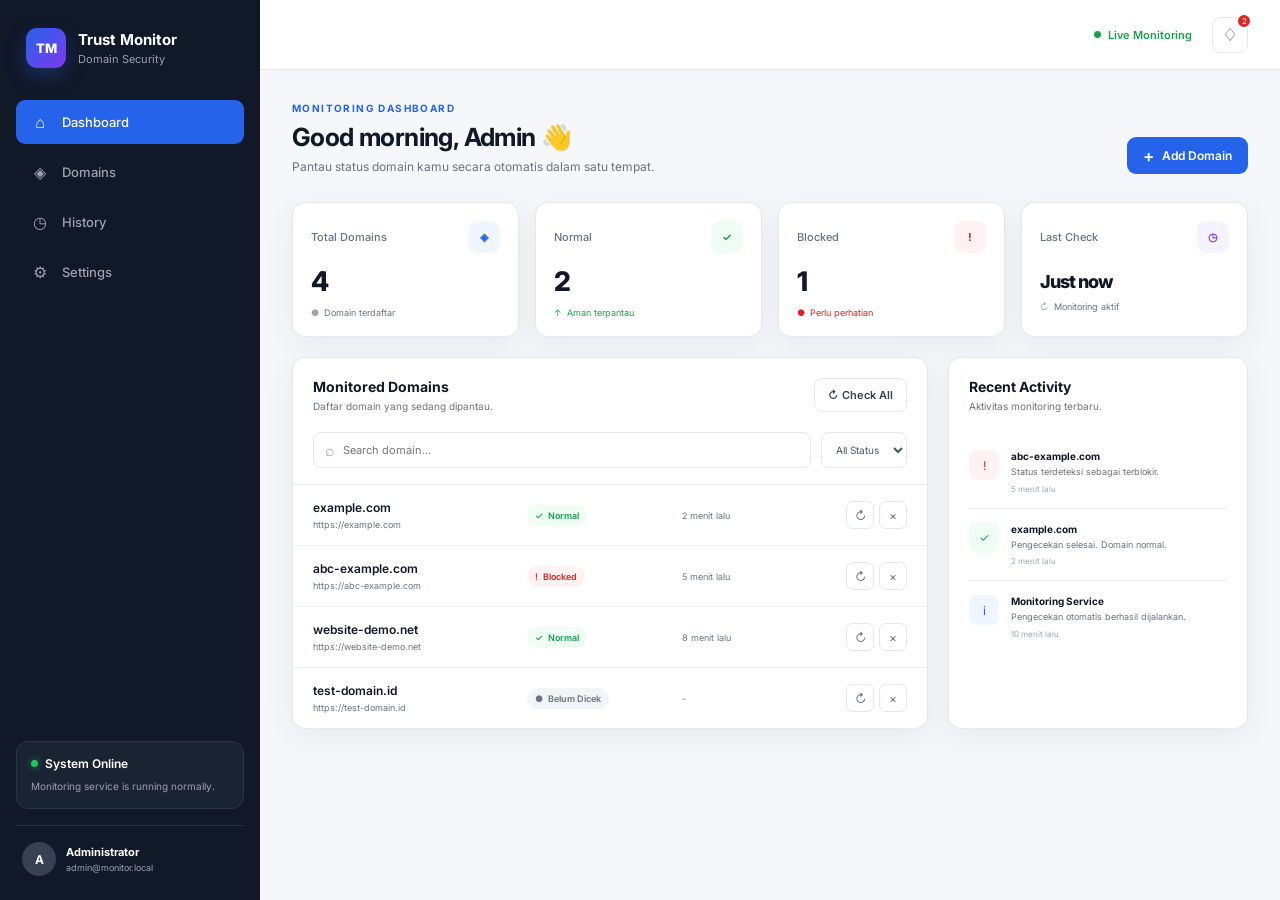
==== dashboard/index.html @ e6b05ed8 "index.html" ====
<!DOCTYPE html>
<html lang="id">
<head>
    <meta charset="UTF-8">
    <meta name="viewport" content="width=device-width, initial-scale=1.0">
    <meta name="description" content="Trust Monitor - Domain monitoring dashboard">
    <title>Trust Monitor</title>
    <link rel="preconnect" href="https://fonts.googleapis.com">
    <link rel="preconnect" href="https://fonts.gstatic.com" crossorigin>
    <link href="https://fonts.googleapis.com/css2?family=Inter:wght@400;500;600;700;800&display=swap" rel="stylesheet">
    <link rel="stylesheet" href="style.css">
</head>
<body>

    <div class="app">

        <aside class="sidebar">
            <div class="brand">
                <div class="brand-icon">
                    TM
                </div>
                <div>
                    <h2>Trust Monitor</h2>
                    <span>Domain Security</span>
                </div>
            </div>

            <nav class="navigation">
                <a href="#" class="nav-item active">
                    <span class="nav-icon">⌂</span>
                    Dashboard
                </a>

                <a href="#" class="nav-item">
                    <span class="nav-icon">◈</span>
                    Domains
                </a>

                <a href="#" class="nav-item">
                    <span class="nav-icon">◷</span>
                    History
                </a>

                <a href="#" class="nav-item">
                    <span class="nav-icon">⚙</span>
                    Settings
                </a>
            </nav>

            <div class="sidebar-bottom">
                <div class="connection-card">
                    <div class="connection-status">
                        <span class="status-dot"></span>
                        System Online
                    </div>
                    <p>Monitoring service is running normally.</p>
                </div>

                <div class="user-card">
                    <div class="avatar">A</div>
                    <div class="user-info">
                        <strong>Administrator</strong>
                        <span>admin@monitor.local</span>
                    </div>
                </div>
            </div>
        </aside>

        <main class="main-content">

            <header class="topbar">
                <div class="mobile-brand">
                    <div class="brand-icon">TM</div>
                    <strong>Trust Monitor</strong>
                </div>

                <div class="topbar-right">
                    <div class="live-indicator">
                        <span></span>
                        Live Monitoring
                    </div>

                    <button class="notification-button">
                        ♢
                        <span class="notification-badge">2</span>
                    </button>
                </div>
            </header>

            <section class="content">

                <div class="welcome-section">
                    <div>
                        <p class="eyebrow">MONITORING DASHBOARD</p>
                        <h1>Good morning, Admin 👋</h1>
                        <p class="welcome-text">
                            Pantau status domain kamu secara otomatis dalam satu tempat.
                        </p>
                    </div>

                    <button class="primary-button" onclick="openModal()">
                        <span>+</span>
                        Add Domain
                    </button>
                </div>

                <div class="stats-grid">

                    <div class="stat-card">
                        <div class="stat-top">
                            <span>Total Domains</span>
                            <div class="stat-icon blue">◈</div>
                        </div>

                        <div class="stat-number" id="totalDomains">0</div>

                        <div class="stat-footer">
                            <span class="stat-neutral">●</span>
                            Domain terdaftar
                        </div>
                    </div>

                    <div class="stat-card">
                        <div class="stat-top">
                            <span>Normal</span>
                            <div class="stat-icon green">✓</div>
                        </div>

                        <div class="stat-number" id="safeDomains">0</div>

                        <div class="stat-footer green-text">
                            <span>↑</span>
                            Aman terpantau
                        </div>
                    </div>

                    <div class="stat-card">
                        <div class="stat-top">
                            <span>Blocked</span>
                            <div class="stat-icon red">!</div>
                        </div>

                        <div class="stat-number" id="blockedDomains">0</div>

                        <div class="stat-footer red-text">
                            <span>●</span>
                            Perlu perhatian
                        </div>
                    </div>

                    <div class="stat-card">
                        <div class="stat-top">
                            <span>Last Check</span>
                            <div class="stat-icon purple">◷</div>
                        </div>

                        <div class="stat-number small" id="lastCheck">
                            Just now
                        </div>

                        <div class="stat-footer">
                            <span class="stat-neutral">↻</span>
                            Monitoring aktif
                        </div>
                    </div>

                </div>

                <div class="dashboard-grid">

                    <section class="panel domains-panel">

                        <div class="panel-header">
                            <div>
                                <h2>Monitored Domains</h2>
                                <p>Daftar domain yang sedang dipantau.</p>
                            </div>

                            <button class="secondary-button" onclick="checkAll()">
                                ↻ Check All
                            </button>
                        </div>

                        <div class="toolbar">
                            <div class="search-box">
                                <span>⌕</span>
                                <input
                                    type="text"
                                    id="searchInput"
                                    placeholder="Search domain..."
                                    oninput="searchDomains()"
                                >
                            </div>

                            <select id="filterStatus" onchange="filterDomains()">
                                <option value="all">All Status</option>
                                <option value="safe">Normal</option>
                                <option value="blocked">Blocked</option>
                                <option value="unknown">Unknown</option>
                            </select>
                        </div>

                        <div class="domain-list" id="domainList"></div>

                    </section>

                    <section class="panel activity-panel">

                        <div class="panel-header">
                            <div>
                                <h2>Recent Activity</h2>
                                <p>Aktivitas monitoring terbaru.</p>
                            </div>
                        </div>

                        <div class="activity-list" id="activityList"></div>

                    </section>

                </div>

            </section>

        </main>

    </div>

    <div class="modal-overlay" id="modalOverlay" onclick="closeModal(event)">
        <div class="modal" onclick="event.stopPropagation()">

            <div class="modal-header">
                <div>
                    <h2>Add Domain</h2>
                    <p>Tambahkan domain baru ke monitoring.</p>
                </div>

                <button class="close-button" onclick="closeModal()">
                    ×
                </button>
            </div>

            <form onsubmit="addDomain(event)">

                <label for="domainInput">
                    Domain
                </label>

                <input
                    type="text"
                    id="domainInput"
                    placeholder="example.com"
                    autocomplete="off"
                    required
                >

                <p class="input-help">
                    Masukkan domain tanpa http:// atau https://
                </p>

                <div class="modal-actions">
                    <button
                        type="button"
                        class="secondary-button"
                        onclick="closeModal()"
                    >
                        Cancel
                    </button>

                    <button
                        type="submit"
                        class="primary-button"
                    >
                        Add Domain
                    </button>
                </div>

            </form>

        </div>
    </div>

    <div class="toast" id="toast">
        <div class="toast-icon">✓</div>
        <div>
            <strong id="toastTitle">Success</strong>
            <span id="toastMessage">Action completed.</span>
        </div>
    </div>

    <script src="script.js"></script>

</body>
</html>
---- dashboard/style.css ----
:root {
    --bg: #f5f7fb;
    --sidebar: #111827;
    --sidebar-light: #1f2937;
    --white: #ffffff;
    --text: #111827;
    --muted: #6b7280;
    --border: #e5e7eb;
    --blue: #2563eb;
    --blue-light: #eff6ff;
    --green: #16a34a;
    --green-light: #f0fdf4;
    --red: #dc2626;
    --red-light: #fef2f2;
    --purple: #7c3aed;
    --purple-light: #f5f3ff;
    --shadow: 0 8px 30px rgba(15, 23, 42, 0.06);
}

* {
    margin: 0;
    padding: 0;
    box-sizing: border-box;
}

body {
    font-family: "Inter", sans-serif;
    background: var(--bg);
    color: var(--text);
}

button,
input,
select {
    font-family: inherit;
}

button {
    cursor: pointer;
}

.app {
    min-height: 100vh;
    display: flex;
}

.sidebar {
    width: 260px;
    background: var(--sidebar);
    color: white;
    padding: 24px 16px;
    display: flex;
    flex-direction: column;
    position: fixed;
    top: 0;
    bottom: 0;
    left: 0;
    z-index: 20;
}

.brand {
    display: flex;
    align-items: center;
    gap: 12px;
    padding: 4px 10px 32px;
}

.brand-icon {
    width: 40px;
    height: 40px;
    border-radius: 11px;
    background: linear-gradient(135deg, #2563eb, #7c3aed);
    display: flex;
    align-items: center;
    justify-content: center;
    font-weight: 800;
    font-size: 13px;
    box-shadow: 0 8px 20px rgba(37, 99, 235, 0.3);
}

.brand h2 {
    font-size: 15px;
    font-weight: 700;
}

.brand span {
    display: block;
    color: #9ca3af;
    font-size: 11px;
    margin-top: 3px;
}

.navigation {
    display: flex;
    flex-direction: column;
    gap: 6px;
}

.nav-item {
    color: #9ca3af;
    text-decoration: none;
    padding: 12px 14px;
    border-radius: 9px;
    display: flex;
    align-items: center;
    gap: 12px;
    font-size: 13px;
    font-weight: 500;
    transition: 0.2s;
}

.nav-item:hover {
    color: white;
    background: var(--sidebar-light);
}

.nav-item.active {
    color: white;
    background: #2563eb;
}

.nav-icon {
    width: 20px;
    text-align: center;
    font-size: 16px;
}

.sidebar-bottom {
    margin-top: auto;
}

.connection-card {
    background: #1a2332;
    border: 1px solid #293548;
    border-radius: 12px;
    padding: 14px;
    margin-bottom: 16px;
}

.connection-status {
    display: flex;
    align-items: center;
    gap: 7px;
    font-size: 12px;
    font-weight: 600;
}

.status-dot {
    width: 7px;
    height: 7px;
    background: #22c55e;
    border-radius: 50%;
    box-shadow: 0 0 0 4px rgba(34, 197, 94, 0.1);
}

.connection-card p {
    color: #9ca3af;
    font-size: 10px;
    line-height: 1.5;
    margin-top: 8px;
}

.user-card {
    border-top: 1px solid #273142;
    padding: 16px 6px 0;
    display: flex;
    align-items: center;
    gap: 10px;
}

.avatar {
    width: 34px;
    height: 34px;
    border-radius: 50%;
    background: #374151;
    display: flex;
    align-items: center;
    justify-content: center;
    font-weight: 700;
    font-size: 12px;
}

.user-info strong {
    display: block;
    font-size: 11px;
}

.user-info span {
    display: block;
    color: #9ca3af;
    font-size: 9px;
    margin-top: 3px;
}

.main-content {
    margin-left: 260px;
    width: calc(100% - 260px);
}

.topbar {
    height: 70px;
    background: white;
    border-bottom: 1px solid var(--border);
    padding: 0 32px;
    display: flex;
    align-items: center;
    justify-content: flex-end;
}

.mobile-brand {
    display: none;
}

.topbar-right {
    display: flex;
    align-items: center;
    gap: 20px;
}

.live-indicator {
    font-size: 11px;
    font-weight: 600;
    color: var(--green);
    display: flex;
    align-items: center;
    gap: 7px;
}

.live-indicator span {
    width: 7px;
    height: 7px;
    border-radius: 50%;
    background: var(--green);
    animation: pulse 1.8s infinite;
}

.notification-button {
    width: 36px;
    height: 36px;
    border: 1px solid var(--border);
    background: white;
    border-radius: 9px;
    position: relative;
    font-size: 18px;
    color: #4b5563;
}

.notification-badge {
    position: absolute;
    top: -5px;
    right: -5px;
    background: var(--red);
    color: white;
    font-size: 8px;
    width: 16px;
    height: 16px;
    border-radius: 50%;
    display: flex;
    align-items: center;
    justify-content: center;
    border: 2px solid white;
}

.content {
    padding: 32px;
    max-width: 1600px;
    margin: auto;
}

.welcome-section {
    display: flex;
    align-items: flex-end;
    justify-content: space-between;
    gap: 20px;
    margin-bottom: 28px;
}

.eyebrow {
    color: var(--blue);
    font-size: 10px;
    font-weight: 700;
    letter-spacing: 1.4px;
    margin-bottom: 8px;
}

.welcome-section h1 {
    font-size: 25px;
    letter-spacing: -0.6px;
}

.welcome-text {
    color: var(--muted);
    font-size: 12px;
    margin-top: 7px;
}

.primary-button {
    border: 0;
    background: var(--blue);
    color: white;
    padding: 11px 16px;
    border-radius: 9px;
    font-size: 12px;
    font-weight: 600;
    display: inline-flex;
    align-items: center;
    gap: 8px;
    transition: 0.2s;
}

.primary-button:hover {
    background: #1d4ed8;
    transform: translateY(-1px);
}

.primary-button span {
    font-size: 17px;
    line-height: 10px;
}

.secondary-button {
    border: 1px solid var(--border);
    background: white;
    color: #374151;
    padding: 9px 13px;
    border-radius: 8px;
    font-size: 11px;
    font-weight: 600;
    transition: 0.2s;
}

.secondary-button:hover {
    border-color: #cbd5e1;
    background: #f8fafc;
}

.stats-grid {
    display: grid;
    grid-template-columns: repeat(4, 1fr);
    gap: 16px;
    margin-bottom: 20px;
}

.stat-card {
    background: white;
    border: 1px solid var(--border);
    border-radius: 13px;
    padding: 18px;
    box-shadow: var(--shadow);
}

.stat-top {
    display: flex;
    justify-content: space-between;
    align-items: center;
    color: var(--muted);
    font-size: 11px;
    font-weight: 500;
}

.stat-icon {
    width: 32px;
    height: 32px;
    border-radius: 9px;
    display: flex;
    align-items: center;
    justify-content: center;
    font-weight: 700;
}

.stat-icon.blue {
    background: var(--blue-light);
    color: var(--blue);
}

.stat-icon.green {
    background: var(--green-light);
    color: var(--green);
}

.stat-icon.red {
    background: var(--red-light);
    color: var(--red);
}

.stat-icon.purple {
    background: var(--purple-light);
    color: var(--purple);
}

.stat-number {
    font-size: 27px;
    font-weight: 800;
    margin-top: 12px;
    letter-spacing: -1px;
}

.stat-number.small {
    font-size: 18px;
    margin-top: 18px;
}

.stat-footer {
    color: var(--muted);
    font-size: 9px;
    margin-top: 9px;
    display: flex;
    align-items: center;
    gap: 5px;
}

.stat-neutral {
    color: #9ca3af;
}

.green-text {
    color: var(--green);
}

.red-text {
    color: var(--red);
}

.dashboard-grid {
    display: grid;
    grid-template-columns: minmax(0, 1.7fr) minmax(280px, 0.8fr);
    gap: 20px;
}

.panel {
    background: white;
    border: 1px solid var(--border);
    border-radius: 13px;
    box-shadow: var(--shadow);
    overflow: hidden;
}

.panel-header {
    padding: 20px;
    display: flex;
    justify-content: space-between;
    align-items: center;
    gap: 15px;
}

.panel-header h2 {
    font-size: 14px;
}

.panel-header p {
    color: var(--muted);
    font-size: 10px;
    margin-top: 5px;
}

.toolbar {
    display: flex;
    gap: 10px;
    padding: 0 20px 16px;
}

.search-box {
    flex: 1;
    height: 36px;
    border: 1px solid var(--border);
    border-radius: 8px;
    display: flex;
    align-items: center;
    gap: 8px;
    padding: 0 11px;
    color: #9ca3af;
}

.search-box input {
    border: 0;
    outline: 0;
    width: 100%;
    font-size: 11px;
    color: var(--text);
}

.toolbar select {
    border: 1px solid var(--border);
    border-radius: 8px;
    padding: 0 10px;
    outline: 0;
    color: #4b5563;
    font-size: 10px;
    background: white;
}

.domain-list {
    border-top: 1px solid var(--border);
}

.domain-row {
    padding: 15px 20px;
    display: grid;
    grid-template-columns: 1fr 140px 120px 90px;
    gap: 15px;
    align-items: center;
    border-bottom: 1px solid #f0f1f3;
}

.domain-row:last-child {
    border-bottom: 0;
}

.domain-name {
    font-size: 12px;
    font-weight: 600;
}

.domain-url {
    color: var(--muted);
    font-size: 9px;
    margin-top: 4px;
}

.status-badge {
    width: fit-content;
    padding: 5px 8px;
    border-radius: 20px;
    font-size: 9px;
    font-weight: 600;
    display: flex;
    align-items: center;
    gap: 5px;
}

.status-badge.safe {
    background: var(--green-light);
    color: var(--green);
}

.status-badge.blocked {
    background: var(--red-light);
    color: var(--red);
}

.status-badge.unknown {
    background: #f3f4f6;
    color: #6b7280;
}

.domain-time {
    color: var(--muted);
    font-size: 9px;
}

.domain-actions {
    display: flex;
    gap: 5px;
    justify-content: flex-end;
}

.action-button {
    width: 28px;
    height: 28px;
    border: 1px solid var(--border);
    background: white;
    border-radius: 7px;
    font-size: 12px;
    color: #6b7280;
}

.action-button:hover {
    background: #f9fafb;
}

.empty-state {
    padding: 50px 20px;
    text-align: center;
    color: var(--muted);
}

.empty-icon {
    font-size: 30px;
    margin-bottom: 10px;
}

.empty-state strong {
    display: block;
    color: #374151;
    font-size: 12px;
}

.empty-state p {
    font-size: 10px;
    margin-top: 5px;
}

.activity-list {
    padding: 4px 20px 20px;
}

.activity-item {
    display: flex;
    gap: 12px;
    padding: 14px 0;
    border-bottom: 1px solid #f0f1f3;
}

.activity-item:last-child {
    border-bottom: 0;
}

.activity-icon {
    width: 30px;
    height: 30px;
    border-radius: 8px;
    display: flex;
    align-items: center;
    justify-content: center;
    flex-shrink: 0;
    font-size: 12px;
}

.activity-icon.safe {
    background: var(--green-light);
    color: var(--green);
}

.activity-icon.blocked {
    background: var(--red-light);
    color: var(--red);
}

.activity-icon.info {
    background: var(--blue-light);
    color: var(--blue);
}

.activity-content {
    min-width: 0;
}

.activity-content strong {
    display: block;
    font-size: 10px;
    white-space: nowrap;
    overflow: hidden;
    text-overflow: ellipsis;
}

.activity-content p {
    color: var(--muted);
    font-size: 9px;
    margin-top: 4px;
    line-height: 1.4;
}

.activity-time {
    color: #9ca3af;
    font-size: 8px;
    margin-top: 5px;
    display: block;
}

.modal-overlay {
    position: fixed;
    inset: 0;
    background: rgba(15, 23, 42, 0.5);
    backdrop-filter: blur(4px);
    display: none;
    align-items: center;
    justify-content: center;
    z-index: 100;
    padding: 20px;
}

.modal-overlay.show {
    display: flex;
}

.modal {
    background: white;
    width: 100%;
    max-width: 430px;
    border-radius: 15px;
    padding: 22px;
    box-shadow: 0 25px 70px rgba(15, 23, 42, 0.2);
    animation: modalIn 0.2s ease;
}

.modal-header {
    display: flex;
    justify-content: space-between;
    gap: 15px;
    margin-bottom: 22px;
}

.modal-header h2 {
    font-size: 17px;
}

.modal-header p {
    color: var(--muted);
    font-size: 10px;
    margin-top: 5px;
}

.close-button {
    border: 0;
    background: #f3f4f6;
    width: 30px;
    height: 30px;
    border-radius: 7px;
    font-size: 20px;
    color: #6b7280;
}

.modal label {
    display: block;
    font-size: 11px;
    font-weight: 600;
    margin-bottom: 8px;
}

.modal input {
    width: 100%;
    height: 42px;
    border: 1px solid var(--border);
    border-radius: 8px;
    padding: 0 12px;
    outline: 0;
    font-size: 12px;
}

.modal input:focus {
    border-color: var(--blue);
    box-shadow: 0 0 0 3px rgba(37, 99, 235, 0.08);
}

.input-help {
    color: var(--muted);
    font-size: 9px;
    margin-top: 7px;
}

.modal-actions {
    display: flex;
    justify-content: flex-end;
    gap: 8px;
    margin-top: 25px;
}

.toast {
    position: fixed;
    right: 25px;
    bottom: 25px;
    background: #111827;
    color: white;
    border-radius: 10px;
    padding: 12px 15px;
    display: flex;
    align-items: center;
    gap: 10px;
    box-shadow: 0 15px 40px rgba(0, 0, 0, 0.2);
    transform: translateY(120px);
    opacity: 0;
    transition: 0.3s;
    z-index: 200;
}

.toast.show {
    transform: translateY(0);
    opacity: 1;
}

.toast-icon {
    width: 25px;
    height: 25px;
    border-radius: 7px;
    background: #16a34a;
    display: flex;
    align-items: center;
    justify-content: center;
    font-size: 11px;
}

.toast strong {
    display: block;
    font-size: 10px;
}

.toast span {
    display: block;
    color: #9ca3af;
    font-size: 9px;
    margin-top: 2px;
}

@keyframes pulse {
    0% {
        box-shadow: 0 0 0 0 rgba(34, 197, 94, 0.5);
    }

    70% {
        box-shadow: 0 0 0 7px rgba(34, 197, 94, 0);
    }

    100% {
        box-shadow: 0 0 0 0 rgba(34, 197, 94, 0);
    }
}

@keyframes modalIn {
    from {
        opacity: 0;
        transform: translateY(10px) scale(0.98);
    }

    to {
        opacity: 1;
        transform: translateY(0) scale(1);
    }
}

@media (max-width: 1100px) {
    .stats-grid {
        grid-template-columns: repeat(2, 1fr);
    }

    .dashboard-grid {
        grid-template-columns: 1fr;
    }
}

@media (max-width: 800px) {
    .sidebar {
        display: none;
    }

    .main-content {
        margin-left: 0;
        width: 100%;
    }

    .topbar {
        padding: 0 18px;
        justify-content: space-between;
    }

    .mobile-brand {
        display: flex;
        align-items: center;
        gap: 9px;
        font-size: 12px;
    }

    .mobile-brand .brand-icon {
        width: 30px;
        height: 30px;
        border-radius: 8px;
        font-size: 9px;
    }

    .content {
        padding: 22px 16px;
    }

    .welcome-section {
        align-items: flex-start;
        flex-direction: column;
    }

    .welcome-section h1 {
        font-size: 21px;
    }

    .stats-grid {
        grid-template-columns: 1fr 1fr;
    }

    .domain-row {
        grid-template-columns: 1fr auto;
        gap: 10px;
    }

    .domain-row .domain-time {
        display: none;
    }

    .domain-actions {
        grid-column: 2;
        grid-row: 1 / 3;
    }
}

@media (max-width: 500px) {
    .stats-grid {
        grid-template-columns: 1fr;
    }

    .toolbar {
        flex-direction: column;
    }

    .toolbar select {
        height: 36px;
    }

    .panel-header {
        align-items: flex-start;
        flex-direction: column;
    }

    .topbar-right .live-indicator {
        display: none;
    }
}
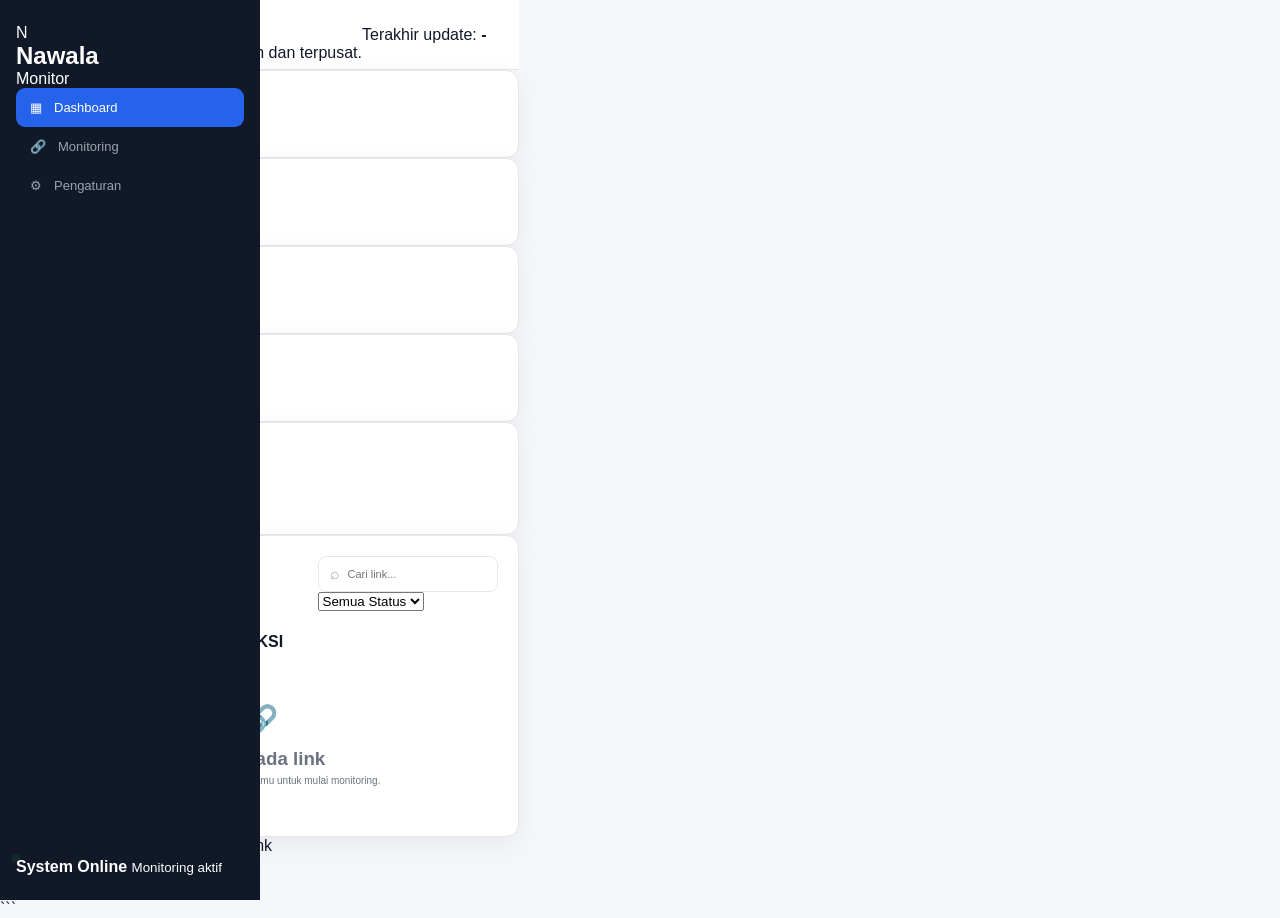
==== commit 30e28b2f: "index.html Updated the dashboard title and branding from 'Trust Monitor' to 'Nawala Monitor'. Modifi" ====
--- a/dashboard/index.html
+++ b/dashboard/index.html
@@ -3,291 +3,278 @@
 <head>
     <meta charset="UTF-8">
     <meta name="viewport" content="width=device-width, initial-scale=1.0">
-    <meta name="description" content="Trust Monitor - Domain monitoring dashboard">
-    <title>Trust Monitor</title>
-    <link rel="preconnect" href="https://fonts.googleapis.com">
-    <link rel="preconnect" href="https://fonts.gstatic.com" crossorigin>
-    <link href="https://fonts.googleapis.com/css2?family=Inter:wght@400;500;600;700;800&display=swap" rel="stylesheet">
+
+    <title>Nawala Monitor</title>
+
     <link rel="stylesheet" href="style.css">
 </head>
+
 <body>
 
     <div class="app">
 
+        <!-- SIDEBAR -->
         <aside class="sidebar">
-            <div class="brand">
-                <div class="brand-icon">
-                    TM
-                </div>
+
+            <div class="logo">
+                <div class="logo-icon">N</div>
+
                 <div>
-                    <h2>Trust Monitor</h2>
-                    <span>Domain Security</span>
+                    <h2>Nawala</h2>
+                    <span>Monitor</span>
                 </div>
             </div>
 
-            <nav class="navigation">
+            <nav>
                 <a href="#" class="nav-item active">
-                    <span class="nav-icon">⌂</span>
+                    <span>▦</span>
                     Dashboard
                 </a>
 
                 <a href="#" class="nav-item">
-                    <span class="nav-icon">◈</span>
-                    Domains
+                    <span>🔗</span>
+                    Monitoring
                 </a>
 
                 <a href="#" class="nav-item">
-                    <span class="nav-icon">◷</span>
-                    History
-                </a>
-
-                <a href="#" class="nav-item">
-                    <span class="nav-icon">⚙</span>
-                    Settings
+                    <span>⚙</span>
+                    Pengaturan
                 </a>
             </nav>
 
             <div class="sidebar-bottom">
-                <div class="connection-card">
-                    <div class="connection-status">
-                        <span class="status-dot"></span>
-                        System Online
-                    </div>
-                    <p>Monitoring service is running normally.</p>
-                </div>
-
-                <div class="user-card">
-                    <div class="avatar">A</div>
-                    <div class="user-info">
-                        <strong>Administrator</strong>
-                        <span>admin@monitor.local</span>
+                <div class="system-status">
+                    <span class="status-dot"></span>
+
+                    <div>
+                        <strong>System Online</strong>
+                        <small>Monitoring aktif</small>
                     </div>
                 </div>
             </div>
+
         </aside>
 
-        <main class="main-content">
-
+
+        <!-- MAIN -->
+        <main class="main">
+
+            <!-- TOPBAR -->
             <header class="topbar">
-                <div class="mobile-brand">
-                    <div class="brand-icon">TM</div>
-                    <strong>Trust Monitor</strong>
+
+                <div>
+                    <h1>Dashboard</h1>
+                    <p>Pantau status link secara mudah dan terpusat.</p>
                 </div>
 
                 <div class="topbar-right">
-                    <div class="live-indicator">
-                        <span></span>
-                        Live Monitoring
-                    </div>
-
-                    <button class="notification-button">
-                        ♢
-                        <span class="notification-badge">2</span>
+                    <span class="last-update">
+                        Terakhir update:
+                        <strong id="lastUpdate">-</strong>
+                    </span>
+                </div>
+
+            </header>
+
+
+            <!-- STATISTICS -->
+            <section class="stats">
+
+                <div class="stat-card">
+                    <div class="stat-icon blue">🔗</div>
+
+                    <div>
+                        <span>Total Link</span>
+                        <strong id="totalLinks">0</strong>
+                    </div>
+                </div>
+
+
+                <div class="stat-card">
+                    <div class="stat-icon green">✓</div>
+
+                    <div>
+                        <span>Normal</span>
+                        <strong id="normalLinks">0</strong>
+                    </div>
+                </div>
+
+
+                <div class="stat-card">
+                    <div class="stat-icon red">!</div>
+
+                    <div>
+                        <span>Nawala</span>
+                        <strong id="blockedLinks">0</strong>
+                    </div>
+                </div>
+
+
+                <div class="stat-card">
+                    <div class="stat-icon yellow">◷</div>
+
+                    <div>
+                        <span>Belum Dicek</span>
+                        <strong id="uncheckedLinks">0</strong>
+                    </div>
+                </div>
+
+            </section>
+
+
+            <!-- ADD URL -->
+            <section class="panel add-panel">
+
+                <div class="panel-header">
+                    <div>
+                        <h2>Tambah Link</h2>
+                        <p>Masukkan URL yang ingin dipantau.</p>
+                    </div>
+                </div>
+
+                <div class="add-form">
+
+                    <div class="input-wrapper">
+                        <span>🔗</span>
+
+                        <input
+                            type="text"
+                            id="urlInput"
+                            placeholder="contoh.com atau https://contoh.com"
+                            autocomplete="off"
+                        >
+                    </div>
+
+                    <button
+                        class="btn-primary"
+                        id="addButton"
+                    >
+                        + Tambah Link
                     </button>
-                </div>
-            </header>
-
-            <section class="content">
-
-                <div class="welcome-section">
-                    <div>
-                        <p class="eyebrow">MONITORING DASHBOARD</p>
-                        <h1>Good morning, Admin 👋</h1>
-                        <p class="welcome-text">
-                            Pantau status domain kamu secara otomatis dalam satu tempat.
+
+                </div>
+
+                <div id="message"></div>
+
+            </section>
+
+
+            <!-- MONITORING -->
+            <section class="panel">
+
+                <div class="panel-header monitoring-header">
+
+                    <div>
+                        <h2>Daftar Monitoring</h2>
+
+                        <p>
+                            Daftar link yang sedang dipantau oleh sistem.
                         </p>
                     </div>
 
-                    <button class="primary-button" onclick="openModal()">
-                        <span>+</span>
-                        Add Domain
-                    </button>
-                </div>
-
-                <div class="stats-grid">
-
-                    <div class="stat-card">
-                        <div class="stat-top">
-                            <span>Total Domains</span>
-                            <div class="stat-icon blue">◈</div>
+
+                    <div class="tools">
+
+                        <div class="search-box">
+                            <span>⌕</span>
+
+                            <input
+                                type="text"
+                                id="searchInput"
+                                placeholder="Cari link..."
+                            >
                         </div>
 
-                        <div class="stat-number" id="totalDomains">0</div>
-
-                        <div class="stat-footer">
-                            <span class="stat-neutral">●</span>
-                            Domain terdaftar
+
+                        <select id="filterStatus">
+
+                            <option value="all">
+                                Semua Status
+                            </option>
+
+                            <option value="normal">
+                                Normal
+                            </option>
+
+                            <option value="nawala">
+                                Nawala
+                            </option>
+
+                            <option value="unchecked">
+                                Belum Dicek
+                            </option>
+
+                        </select>
+
+                    </div>
+
+                </div>
+
+
+                <div class="table-wrapper">
+
+                    <table>
+
+                        <thead>
+
+                            <tr>
+                                <th>LINK</th>
+                                <th>STATUS</th>
+                                <th>TERAKHIR DICEK</th>
+                                <th>AKSI</th>
+                            </tr>
+
+                        </thead>
+
+                        <tbody id="linkTable">
+
+                        </tbody>
+
+                    </table>
+
+
+                    <div
+                        id="emptyState"
+                        class="empty-state"
+                    >
+
+                        <div class="empty-icon">
+                            🔗
                         </div>
-                    </div>
-
-                    <div class="stat-card">
-                        <div class="stat-top">
-                            <span>Normal</span>
-                            <div class="stat-icon green">✓</div>
-                        </div>
-
-                        <div class="stat-number" id="safeDomains">0</div>
-
-                        <div class="stat-footer green-text">
-                            <span>↑</span>
-                            Aman terpantau
-                        </div>
-                    </div>
-
-                    <div class="stat-card">
-                        <div class="stat-top">
-                            <span>Blocked</span>
-                            <div class="stat-icon red">!</div>
-                        </div>
-
-                        <div class="stat-number" id="blockedDomains">0</div>
-
-                        <div class="stat-footer red-text">
-                            <span>●</span>
-                            Perlu perhatian
-                        </div>
-                    </div>
-
-                    <div class="stat-card">
-                        <div class="stat-top">
-                            <span>Last Check</span>
-                            <div class="stat-icon purple">◷</div>
-                        </div>
-
-                        <div class="stat-number small" id="lastCheck">
-                            Just now
-                        </div>
-
-                        <div class="stat-footer">
-                            <span class="stat-neutral">↻</span>
-                            Monitoring aktif
-                        </div>
-                    </div>
-
-                </div>
-
-                <div class="dashboard-grid">
-
-                    <section class="panel domains-panel">
-
-                        <div class="panel-header">
-                            <div>
-                                <h2>Monitored Domains</h2>
-                                <p>Daftar domain yang sedang dipantau.</p>
-                            </div>
-
-                            <button class="secondary-button" onclick="checkAll()">
-                                ↻ Check All
-                            </button>
-                        </div>
-
-                        <div class="toolbar">
-                            <div class="search-box">
-                                <span>⌕</span>
-                                <input
-                                    type="text"
-                                    id="searchInput"
-                                    placeholder="Search domain..."
-                                    oninput="searchDomains()"
-                                >
-                            </div>
-
-                            <select id="filterStatus" onchange="filterDomains()">
-                                <option value="all">All Status</option>
-                                <option value="safe">Normal</option>
-                                <option value="blocked">Blocked</option>
-                                <option value="unknown">Unknown</option>
-                            </select>
-                        </div>
-
-                        <div class="domain-list" id="domainList"></div>
-
-                    </section>
-
-                    <section class="panel activity-panel">
-
-                        <div class="panel-header">
-                            <div>
-                                <h2>Recent Activity</h2>
-                                <p>Aktivitas monitoring terbaru.</p>
-                            </div>
-                        </div>
-
-                        <div class="activity-list" id="activityList"></div>
-
-                    </section>
+
+                        <h3>Belum ada link</h3>
+
+                        <p>
+                            Tambahkan link pertama kamu untuk mulai monitoring.
+                        </p>
+
+                    </div>
 
                 </div>
 
             </section>
 
+
+            <!-- FOOTER -->
+            <footer>
+
+                <span>
+                    Nawala Monitor
+                </span>
+
+                <span>
+                    Sistem monitoring link
+                </span>
+
+            </footer>
+
         </main>
 
     </div>
 
-    <div class="modal-overlay" id="modalOverlay" onclick="closeModal(event)">
-        <div class="modal" onclick="event.stopPropagation()">
-
-            <div class="modal-header">
-                <div>
-                    <h2>Add Domain</h2>
-                    <p>Tambahkan domain baru ke monitoring.</p>
-                </div>
-
-                <button class="close-button" onclick="closeModal()">
-                    ×
-                </button>
-            </div>
-
-            <form onsubmit="addDomain(event)">
-
-                <label for="domainInput">
-                    Domain
-                </label>
-
-                <input
-                    type="text"
-                    id="domainInput"
-                    placeholder="example.com"
-                    autocomplete="off"
-                    required
-                >
-
-                <p class="input-help">
-                    Masukkan domain tanpa http:// atau https://
-                </p>
-
-                <div class="modal-actions">
-                    <button
-                        type="button"
-                        class="secondary-button"
-                        onclick="closeModal()"
-                    >
-                        Cancel
-                    </button>
-
-                    <button
-                        type="submit"
-                        class="primary-button"
-                    >
-                        Add Domain
-                    </button>
-                </div>
-
-            </form>
-
-        </div>
-    </div>
-
-    <div class="toast" id="toast">
-        <div class="toast-icon">✓</div>
-        <div>
-            <strong id="toastTitle">Success</strong>
-            <span id="toastMessage">Action completed.</span>
-        </div>
-    </div>
 
     <script src="script.js"></script>
 
 </body>
 </html>
+```
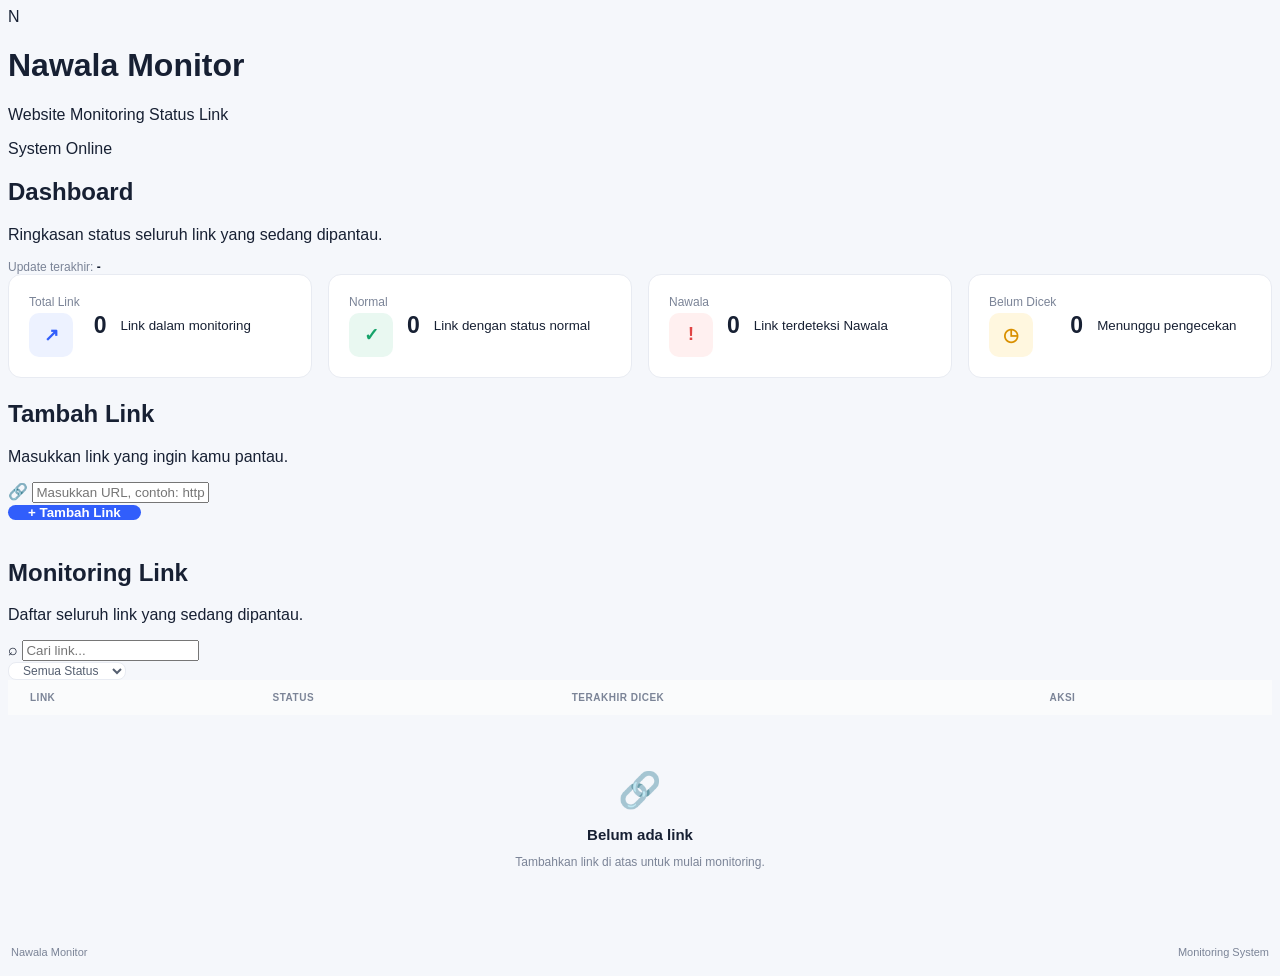
==== commit 0c34cb9f: "index.html" ====
--- a/dashboard/index.html
+++ b/dashboard/index.html
@@ -11,136 +11,116 @@
 
 <body>
 
-    <div class="app">
-
-        <!-- SIDEBAR -->
-        <aside class="sidebar">
-
-            <div class="logo">
-                <div class="logo-icon">N</div>
-
-                <div>
-                    <h2>Nawala</h2>
-                    <span>Monitor</span>
+    <div class="container">
+
+        <header class="header">
+            <div>
+                <div class="brand">
+                    <div class="brand-icon">N</div>
+                    <div>
+                        <h1>Nawala Monitor</h1>
+                        <p>Website Monitoring Status Link</p>
+                    </div>
                 </div>
             </div>
 
-            <nav>
-                <a href="#" class="nav-item active">
-                    <span>▦</span>
-                    Dashboard
-                </a>
-
-                <a href="#" class="nav-item">
-                    <span>🔗</span>
-                    Monitoring
-                </a>
-
-                <a href="#" class="nav-item">
-                    <span>⚙</span>
-                    Pengaturan
-                </a>
-            </nav>
-
-            <div class="sidebar-bottom">
-                <div class="system-status">
-                    <span class="status-dot"></span>
-
-                    <div>
-                        <strong>System Online</strong>
-                        <small>Monitoring aktif</small>
-                    </div>
-                </div>
+            <div class="system">
+                <span class="online-dot"></span>
+                <span>System Online</span>
             </div>
-
-        </aside>
-
-
-        <!-- MAIN -->
-        <main class="main">
-
-            <!-- TOPBAR -->
-            <header class="topbar">
-
-                <div>
-                    <h1>Dashboard</h1>
-                    <p>Pantau status link secara mudah dan terpusat.</p>
-                </div>
-
-                <div class="topbar-right">
-                    <span class="last-update">
-                        Terakhir update:
+        </header>
+
+
+        <main>
+
+            <section class="section dashboard-section">
+
+                <div class="section-title">
+                    <div>
+                        <h2>Dashboard</h2>
+                        <p>Ringkasan status seluruh link yang sedang dipantau.</p>
+                    </div>
+
+                    <div class="last-update">
+                        Update terakhir:
                         <strong id="lastUpdate">-</strong>
-                    </span>
-                </div>
-
-            </header>
-
-
-            <!-- STATISTICS -->
-            <section class="stats">
-
-                <div class="stat-card">
-                    <div class="stat-icon blue">🔗</div>
-
-                    <div>
-                        <span>Total Link</span>
+                    </div>
+                </div>
+
+
+                <div class="stats">
+
+                    <div class="stat-card">
+                        <div class="stat-top">
+                            <span>Total Link</span>
+                            <div class="stat-icon blue">↗</div>
+                        </div>
+
                         <strong id="totalLinks">0</strong>
-                    </div>
-                </div>
-
-
-                <div class="stat-card">
-                    <div class="stat-icon green">✓</div>
-
-                    <div>
-                        <span>Normal</span>
+
+                        <small>Link dalam monitoring</small>
+                    </div>
+
+
+                    <div class="stat-card">
+                        <div class="stat-top">
+                            <span>Normal</span>
+                            <div class="stat-icon green">✓</div>
+                        </div>
+
                         <strong id="normalLinks">0</strong>
-                    </div>
-                </div>
-
-
-                <div class="stat-card">
-                    <div class="stat-icon red">!</div>
-
-                    <div>
-                        <span>Nawala</span>
+
+                        <small>Link dengan status normal</small>
+                    </div>
+
+
+                    <div class="stat-card">
+                        <div class="stat-top">
+                            <span>Nawala</span>
+                            <div class="stat-icon red">!</div>
+                        </div>
+
                         <strong id="blockedLinks">0</strong>
-                    </div>
-                </div>
-
-
-                <div class="stat-card">
-                    <div class="stat-icon yellow">◷</div>
-
-                    <div>
-                        <span>Belum Dicek</span>
+
+                        <small>Link terdeteksi Nawala</small>
+                    </div>
+
+
+                    <div class="stat-card">
+                        <div class="stat-top">
+                            <span>Belum Dicek</span>
+                            <div class="stat-icon yellow">◷</div>
+                        </div>
+
                         <strong id="uncheckedLinks">0</strong>
-                    </div>
+
+                        <small>Menunggu pengecekan</small>
+                    </div>
+
                 </div>
 
             </section>
 
 
-            <!-- ADD URL -->
-            <section class="panel add-panel">
-
-                <div class="panel-header">
+            <section class="section">
+
+                <div class="section-title">
                     <div>
                         <h2>Tambah Link</h2>
-                        <p>Masukkan URL yang ingin dipantau.</p>
-                    </div>
-                </div>
-
-                <div class="add-form">
-
-                    <div class="input-wrapper">
+                        <p>Masukkan link yang ingin kamu pantau.</p>
+                    </div>
+                </div>
+
+
+                <div class="add-box">
+
+                    <div class="url-input">
                         <span>🔗</span>
 
                         <input
                             type="text"
                             id="urlInput"
-                            placeholder="contoh.com atau https://contoh.com"
+                            placeholder="Masukkan URL, contoh: https://example.com"
                             autocomplete="off"
                         >
                     </div>
@@ -159,23 +139,19 @@
             </section>
 
 
-            <!-- MONITORING -->
-            <section class="panel">
-
-                <div class="panel-header monitoring-header">
-
-                    <div>
-                        <h2>Daftar Monitoring</h2>
-
-                        <p>
-                            Daftar link yang sedang dipantau oleh sistem.
-                        </p>
-                    </div>
-
-
-                    <div class="tools">
-
-                        <div class="search-box">
+            <section class="section monitoring-section">
+
+                <div class="section-title monitoring-title">
+
+                    <div>
+                        <h2>Monitoring Link</h2>
+                        <p>Daftar seluruh link yang sedang dipantau.</p>
+                    </div>
+
+
+                    <div class="monitoring-actions">
+
+                        <div class="search">
                             <span>⌕</span>
 
                             <input
@@ -211,24 +187,20 @@
                 </div>
 
 
-                <div class="table-wrapper">
+                <div class="table-container">
 
                     <table>
 
                         <thead>
-
                             <tr>
                                 <th>LINK</th>
                                 <th>STATUS</th>
                                 <th>TERAKHIR DICEK</th>
                                 <th>AKSI</th>
                             </tr>
-
                         </thead>
 
-                        <tbody id="linkTable">
-
-                        </tbody>
+                        <tbody id="linkTable"></tbody>
 
                     </table>
 
@@ -237,38 +209,26 @@
                         id="emptyState"
                         class="empty-state"
                     >
-
-                        <div class="empty-icon">
-                            🔗
-                        </div>
+                        <div class="empty-icon">🔗</div>
 
                         <h3>Belum ada link</h3>
 
                         <p>
-                            Tambahkan link pertama kamu untuk mulai monitoring.
+                            Tambahkan link di atas untuk mulai monitoring.
                         </p>
-
                     </div>
 
                 </div>
 
             </section>
 
-
-            <!-- FOOTER -->
-            <footer>
-
-                <span>
-                    Nawala Monitor
-                </span>
-
-                <span>
-                    Sistem monitoring link
-                </span>
-
-            </footer>
-
         </main>
+
+
+        <footer>
+            <span>Nawala Monitor</span>
+            <span>Monitoring System</span>
+        </footer>
 
     </div>
 
@@ -277,4 +237,3 @@
 
 </body>
 </html>
-```
--- a/dashboard/style.css
+++ b/dashboard/style.css
@@ -1,912 +1,865 @@
+```css
+* {
+    box-sizing: border-box;
+    margin: 0;
+    padding: 0;
+}
+
 :root {
     --bg: #f5f7fb;
-    --sidebar: #111827;
-    --sidebar-light: #1f2937;
     --white: #ffffff;
-    --text: #111827;
-    --muted: #6b7280;
-    --border: #e5e7eb;
-    --blue: #2563eb;
-    --blue-light: #eff6ff;
-    --green: #16a34a;
-    --green-light: #f0fdf4;
-    --red: #dc2626;
-    --red-light: #fef2f2;
-    --purple: #7c3aed;
-    --purple-light: #f5f3ff;
-    --shadow: 0 8px 30px rgba(15, 23, 42, 0.06);
-}
-
-* {
-    margin: 0;
-    padding: 0;
-    box-sizing: border-box;
-}
+    --text: #172033;
+    --muted: #7b8497;
+    --border: #e8ebf2;
+
+    --primary: #315efb;
+    --primary-dark: #244bd3;
+
+    --green: #16a36a;
+    --green-bg: #e9f8f1;
+
+    --red: #e04444;
+    --red-bg: #fff0f0;
+
+    --yellow: #d99000;
+    --yellow-bg: #fff7df;
+
+    --blue-bg: #edf2ff;
+}
+
+
+/* =========================
+   BODY
+========================= */
 
 body {
-    font-family: "Inter", sans-serif;
+    font-family:
+        Inter,
+        -apple-system,
+        BlinkMacSystemFont,
+        "Segoe UI",
+        Arial,
+        sans-serif;
+
     background: var(--bg);
     color: var(--text);
 }
 
-button,
-input,
-select {
-    font-family: inherit;
-}
-
-button {
-    cursor: pointer;
-}
+
+/* =========================
+   APP
+========================= */
 
 .app {
     min-height: 100vh;
     display: flex;
 }
 
+
+/* =========================
+   SIDEBAR
+========================= */
+
 .sidebar {
-    width: 260px;
-    background: var(--sidebar);
-    color: white;
-    padding: 24px 16px;
+    width: 250px;
+    min-height: 100vh;
+
+    background: var(--white);
+
+    border-right: 1px solid var(--border);
+
     display: flex;
     flex-direction: column;
+
+    padding: 28px 18px;
+
     position: fixed;
+    left: 0;
     top: 0;
     bottom: 0;
-    left: 0;
-    z-index: 20;
-}
-
-.brand {
+}
+
+
+.logo {
     display: flex;
     align-items: center;
     gap: 12px;
-    padding: 4px 10px 32px;
-}
-
-.brand-icon {
+
+    padding: 0 10px;
+    margin-bottom: 40px;
+}
+
+
+.logo-icon {
     width: 40px;
     height: 40px;
+
+    background: var(--primary);
+
+    color: white;
+
     border-radius: 11px;
-    background: linear-gradient(135deg, #2563eb, #7c3aed);
+
     display: flex;
     align-items: center;
     justify-content: center;
+
+    font-size: 20px;
     font-weight: 800;
-    font-size: 13px;
-    box-shadow: 0 8px 20px rgba(37, 99, 235, 0.3);
-}
-
-.brand h2 {
-    font-size: 15px;
-    font-weight: 700;
-}
-
-.brand span {
-    display: block;
-    color: #9ca3af;
-    font-size: 11px;
-    margin-top: 3px;
-}
-
-.navigation {
+}
+
+
+.logo h2 {
+    font-size: 18px;
+    line-height: 1.1;
+}
+
+
+.logo span {
+    color: var(--muted);
+    font-size: 12px;
+}
+
+
+/* NAVIGATION */
+
+nav {
     display: flex;
     flex-direction: column;
-    gap: 6px;
-}
+    gap: 5px;
+}
+
 
 .nav-item {
-    color: #9ca3af;
     text-decoration: none;
-    padding: 12px 14px;
+    color: #626b7c;
+
+    padding: 13px 14px;
+
     border-radius: 9px;
-    display: flex;
-    align-items: center;
+
+    display: flex;
+    align-items: center;
+
     gap: 12px;
-    font-size: 13px;
-    font-weight: 500;
+
+    font-size: 14px;
+    font-weight: 600;
+
     transition: 0.2s;
 }
 
+
 .nav-item:hover {
-    color: white;
-    background: var(--sidebar-light);
-}
+    background: #f4f6fb;
+}
+
 
 .nav-item.active {
-    color: white;
-    background: #2563eb;
-}
-
-.nav-icon {
-    width: 20px;
-    text-align: center;
-    font-size: 16px;
-}
+    background: var(--blue-bg);
+    color: var(--primary);
+}
+
 
 .sidebar-bottom {
     margin-top: auto;
 }
 
-.connection-card {
-    background: #1a2332;
-    border: 1px solid #293548;
-    border-radius: 12px;
-    padding: 14px;
-    margin-bottom: 16px;
-}
-
-.connection-status {
-    display: flex;
-    align-items: center;
-    gap: 7px;
-    font-size: 12px;
+
+.system-status {
+    background: #f7f9fc;
+
+    border: 1px solid var(--border);
+
+    border-radius: 10px;
+
+    padding: 12px;
+
+    display: flex;
+    align-items: center;
+
+    gap: 10px;
+}
+
+
+.status-dot {
+    width: 9px;
+    height: 9px;
+
+    background: var(--green);
+
+    border-radius: 50%;
+
+    box-shadow: 0 0 0 4px var(--green-bg);
+}
+
+
+.system-status strong {
+    display: block;
+
+    font-size: 12px;
+}
+
+
+.system-status small {
+    color: var(--muted);
+
+    font-size: 11px;
+}
+
+
+/* =========================
+   MAIN
+========================= */
+
+.main {
+    width: calc(100% - 250px);
+
+    margin-left: 250px;
+
+    padding: 32px 38px;
+}
+
+
+/* =========================
+   TOPBAR
+========================= */
+
+.topbar {
+    display: flex;
+    justify-content: space-between;
+    align-items: center;
+
+    margin-bottom: 28px;
+}
+
+
+.topbar h1 {
+    font-size: 27px;
+    margin-bottom: 5px;
+}
+
+
+.topbar p {
+    color: var(--muted);
+    font-size: 14px;
+}
+
+
+.last-update {
+    font-size: 12px;
+    color: var(--muted);
+}
+
+
+.last-update strong {
+    color: var(--text);
+}
+
+
+/* =========================
+   STATISTICS
+========================= */
+
+.stats {
+    display: grid;
+
+    grid-template-columns:
+        repeat(4, 1fr);
+
+    gap: 16px;
+
+    margin-bottom: 22px;
+}
+
+
+.stat-card {
+    background: var(--white);
+
+    border: 1px solid var(--border);
+
+    border-radius: 13px;
+
+    padding: 20px;
+
+    display: flex;
+    align-items: center;
+
+    gap: 14px;
+}
+
+
+.stat-icon {
+    width: 44px;
+    height: 44px;
+
+    border-radius: 10px;
+
+    display: flex;
+    align-items: center;
+    justify-content: center;
+
+    font-weight: 800;
+    font-size: 18px;
+}
+
+
+.stat-icon.blue {
+    background: var(--blue-bg);
+    color: var(--primary);
+}
+
+
+.stat-icon.green {
+    background: var(--green-bg);
+    color: var(--green);
+}
+
+
+.stat-icon.red {
+    background: var(--red-bg);
+    color: var(--red);
+}
+
+
+.stat-icon.yellow {
+    background: var(--yellow-bg);
+    color: var(--yellow);
+}
+
+
+.stat-card span {
+    display: block;
+
+    font-size: 12px;
+
+    color: var(--muted);
+
+    margin-bottom: 4px;
+}
+
+
+.stat-card strong {
+    font-size: 23px;
+}
+
+
+/* =========================
+   PANEL
+========================= */
+
+.panel {
+    background: var(--white);
+
+    border: 1px solid var(--border);
+
+    border-radius: 13px;
+
+    margin-bottom: 22px;
+
+    overflow: hidden;
+}
+
+
+.panel-header {
+    padding: 21px 22px;
+
+    border-bottom: 1px solid var(--border);
+}
+
+
+.panel-header h2 {
+    font-size: 16px;
+
+    margin-bottom: 4px;
+}
+
+
+.panel-header p {
+    font-size: 12px;
+
+    color: var(--muted);
+}
+
+
+/* =========================
+   ADD FORM
+========================= */
+
+.add-form {
+    display: flex;
+
+    gap: 10px;
+
+    padding: 20px 22px;
+}
+
+
+.input-wrapper {
+    flex: 1;
+
+    display: flex;
+    align-items: center;
+
+    gap: 10px;
+
+    border: 1px solid var(--border);
+
+    border-radius: 8px;
+
+    padding: 0 13px;
+
+    transition: 0.2s;
+}
+
+
+.input-wrapper:focus-within {
+    border-color: var(--primary);
+
+    box-shadow:
+        0 0 0 3px
+        rgba(49, 94, 251, 0.08);
+}
+
+
+.input-wrapper input {
+    border: none;
+    outline: none;
+
+    width: 100%;
+
+    padding: 12px 0;
+
+    font-size: 13px;
+}
+
+
+.btn-primary {
+    border: none;
+
+    background: var(--primary);
+
+    color: white;
+
+    padding: 0 20px;
+
+    border-radius: 8px;
+
     font-weight: 600;
-}
-
-.status-dot {
-    width: 7px;
-    height: 7px;
-    background: #22c55e;
+
+    cursor: pointer;
+
+    transition: 0.2s;
+}
+
+
+.btn-primary:hover {
+    background: var(--primary-dark);
+}
+
+
+#message {
+    padding: 0 22px 18px;
+
+    font-size: 12px;
+}
+
+
+.message-success {
+    color: var(--green);
+}
+
+
+.message-error {
+    color: var(--red);
+}
+
+
+/* =========================
+   MONITORING HEADER
+========================= */
+
+.monitoring-header {
+    display: flex;
+
+    align-items: center;
+
+    justify-content: space-between;
+}
+
+
+.tools {
+    display: flex;
+
+    gap: 8px;
+}
+
+
+.search-box {
+    display: flex;
+
+    align-items: center;
+
+    gap: 8px;
+
+    border: 1px solid var(--border);
+
+    border-radius: 8px;
+
+    padding: 0 10px;
+
+    width: 200px;
+}
+
+
+.search-box input {
+    border: none;
+
+    outline: none;
+
+    padding: 9px 0;
+
+    width: 100%;
+
+    font-size: 12px;
+}
+
+
+select {
+    border: 1px solid var(--border);
+
+    background: white;
+
+    border-radius: 8px;
+
+    padding: 0 10px;
+
+    font-size: 12px;
+
+    outline: none;
+
+    color: #555f70;
+}
+
+
+/* =========================
+   TABLE
+========================= */
+
+.table-wrapper {
+    overflow-x: auto;
+}
+
+
+table {
+    width: 100%;
+
+    border-collapse: collapse;
+
+    min-width: 700px;
+}
+
+
+thead {
+    background: #fafbfc;
+}
+
+
+th {
+    text-align: left;
+
+    padding: 12px 22px;
+
+    font-size: 10px;
+
+    color: var(--muted);
+
+    letter-spacing: 0.5px;
+
+    font-weight: 700;
+}
+
+
+td {
+    padding: 16px 22px;
+
+    border-top: 1px solid var(--border);
+
+    font-size: 13px;
+}
+
+
+.url-cell {
+    font-weight: 600;
+
+    color: #283248;
+
+    max-width: 400px;
+
+    word-break: break-all;
+}
+
+
+.time-cell {
+    color: var(--muted);
+
+    font-size: 12px;
+}
+
+
+/* =========================
+   STATUS
+========================= */
+
+.status {
+    display: inline-flex;
+
+    align-items: center;
+
+    gap: 6px;
+
+    padding: 6px 9px;
+
+    border-radius: 20px;
+
+    font-size: 11px;
+
+    font-weight: 700;
+}
+
+
+.status-normal {
+    background: var(--green-bg);
+
+    color: var(--green);
+}
+
+
+.status-nawala {
+    background: var(--red-bg);
+
+    color: var(--red);
+}
+
+
+.status-unchecked {
+    background: var(--yellow-bg);
+
+    color: var(--yellow);
+}
+
+
+.status-dot-small {
+    width: 6px;
+    height: 6px;
+
     border-radius: 50%;
-    box-shadow: 0 0 0 4px rgba(34, 197, 94, 0.1);
-}
-
-.connection-card p {
-    color: #9ca3af;
-    font-size: 10px;
-    line-height: 1.5;
-    margin-top: 8px;
-}
-
-.user-card {
-    border-top: 1px solid #273142;
-    padding: 16px 6px 0;
-    display: flex;
-    align-items: center;
-    gap: 10px;
-}
-
-.avatar {
-    width: 34px;
-    height: 34px;
-    border-radius: 50%;
-    background: #374151;
-    display: flex;
-    align-items: center;
-    justify-content: center;
-    font-weight: 700;
-    font-size: 12px;
-}
-
-.user-info strong {
-    display: block;
+
+    background: currentColor;
+}
+
+
+/* =========================
+   BUTTON ACTION
+========================= */
+
+.action-group {
+    display: flex;
+
+    gap: 6px;
+}
+
+
+.btn-check,
+.btn-delete {
+    border: 1px solid var(--border);
+
+    background: white;
+
+    border-radius: 7px;
+
+    padding: 7px 10px;
+
+    cursor: pointer;
+
     font-size: 11px;
-}
-
-.user-info span {
-    display: block;
-    color: #9ca3af;
-    font-size: 9px;
-    margin-top: 3px;
-}
-
-.main-content {
-    margin-left: 260px;
-    width: calc(100% - 260px);
-}
-
-.topbar {
-    height: 70px;
-    background: white;
-    border-bottom: 1px solid var(--border);
-    padding: 0 32px;
-    display: flex;
-    align-items: center;
-    justify-content: flex-end;
-}
-
-.mobile-brand {
-    display: none;
-}
-
-.topbar-right {
-    display: flex;
-    align-items: center;
-    gap: 20px;
-}
-
-.live-indicator {
+
+    transition: 0.2s;
+}
+
+
+.btn-check:hover {
+    background: var(--blue-bg);
+
+    color: var(--primary);
+
+    border-color: #dbe3ff;
+}
+
+
+.btn-delete:hover {
+    background: var(--red-bg);
+
+    color: var(--red);
+
+    border-color: #ffd8d8;
+}
+
+
+/* =========================
+   EMPTY STATE
+========================= */
+
+.empty-state {
+    padding: 55px 20px;
+
+    text-align: center;
+}
+
+
+.empty-icon {
+    font-size: 35px;
+
+    margin-bottom: 12px;
+
+    opacity: 0.7;
+}
+
+
+.empty-state h3 {
+    font-size: 15px;
+
+    margin-bottom: 5px;
+}
+
+
+.empty-state p {
+    color: var(--muted);
+
+    font-size: 12px;
+}
+
+
+/* =========================
+   FOOTER
+========================= */
+
+footer {
+    display: flex;
+
+    justify-content: space-between;
+
+    padding: 10px 3px;
+
+    color: var(--muted);
+
     font-size: 11px;
-    font-weight: 600;
-    color: var(--green);
-    display: flex;
-    align-items: center;
-    gap: 7px;
-}
-
-.live-indicator span {
-    width: 7px;
-    height: 7px;
-    border-radius: 50%;
-    background: var(--green);
-    animation: pulse 1.8s infinite;
-}
-
-.notification-button {
-    width: 36px;
-    height: 36px;
-    border: 1px solid var(--border);
-    background: white;
-    border-radius: 9px;
-    position: relative;
-    font-size: 18px;
-    color: #4b5563;
-}
-
-.notification-badge {
-    position: absolute;
-    top: -5px;
-    right: -5px;
-    background: var(--red);
-    color: white;
-    font-size: 8px;
-    width: 16px;
-    height: 16px;
-    border-radius: 50%;
-    display: flex;
-    align-items: center;
-    justify-content: center;
-    border: 2px solid white;
-}
-
-.content {
-    padding: 32px;
-    max-width: 1600px;
-    margin: auto;
-}
-
-.welcome-section {
-    display: flex;
-    align-items: flex-end;
-    justify-content: space-between;
-    gap: 20px;
-    margin-bottom: 28px;
-}
-
-.eyebrow {
-    color: var(--blue);
-    font-size: 10px;
-    font-weight: 700;
-    letter-spacing: 1.4px;
-    margin-bottom: 8px;
-}
-
-.welcome-section h1 {
-    font-size: 25px;
-    letter-spacing: -0.6px;
-}
-
-.welcome-text {
-    color: var(--muted);
-    font-size: 12px;
-    margin-top: 7px;
-}
-
-.primary-button {
-    border: 0;
-    background: var(--blue);
-    color: white;
-    padding: 11px 16px;
-    border-radius: 9px;
-    font-size: 12px;
-    font-weight: 600;
-    display: inline-flex;
-    align-items: center;
-    gap: 8px;
-    transition: 0.2s;
-}
-
-.primary-button:hover {
-    background: #1d4ed8;
-    transform: translateY(-1px);
-}
-
-.primary-button span {
-    font-size: 17px;
-    line-height: 10px;
-}
-
-.secondary-button {
-    border: 1px solid var(--border);
-    background: white;
-    color: #374151;
-    padding: 9px 13px;
-    border-radius: 8px;
-    font-size: 11px;
-    font-weight: 600;
-    transition: 0.2s;
-}
-
-.secondary-button:hover {
-    border-color: #cbd5e1;
-    background: #f8fafc;
-}
-
-.stats-grid {
-    display: grid;
-    grid-template-columns: repeat(4, 1fr);
-    gap: 16px;
-    margin-bottom: 20px;
-}
-
-.stat-card {
-    background: white;
-    border: 1px solid var(--border);
-    border-radius: 13px;
-    padding: 18px;
-    box-shadow: var(--shadow);
-}
-
-.stat-top {
-    display: flex;
-    justify-content: space-between;
-    align-items: center;
-    color: var(--muted);
-    font-size: 11px;
-    font-weight: 500;
-}
-
-.stat-icon {
-    width: 32px;
-    height: 32px;
-    border-radius: 9px;
-    display: flex;
-    align-items: center;
-    justify-content: center;
-    font-weight: 700;
-}
-
-.stat-icon.blue {
-    background: var(--blue-light);
-    color: var(--blue);
-}
-
-.stat-icon.green {
-    background: var(--green-light);
-    color: var(--green);
-}
-
-.stat-icon.red {
-    background: var(--red-light);
-    color: var(--red);
-}
-
-.stat-icon.purple {
-    background: var(--purple-light);
-    color: var(--purple);
-}
-
-.stat-number {
-    font-size: 27px;
-    font-weight: 800;
-    margin-top: 12px;
-    letter-spacing: -1px;
-}
-
-.stat-number.small {
-    font-size: 18px;
-    margin-top: 18px;
-}
-
-.stat-footer {
-    color: var(--muted);
-    font-size: 9px;
-    margin-top: 9px;
-    display: flex;
-    align-items: center;
-    gap: 5px;
-}
-
-.stat-neutral {
-    color: #9ca3af;
-}
-
-.green-text {
-    color: var(--green);
-}
-
-.red-text {
-    color: var(--red);
-}
-
-.dashboard-grid {
-    display: grid;
-    grid-template-columns: minmax(0, 1.7fr) minmax(280px, 0.8fr);
-    gap: 20px;
-}
-
-.panel {
-    background: white;
-    border: 1px solid var(--border);
-    border-radius: 13px;
-    box-shadow: var(--shadow);
-    overflow: hidden;
-}
-
-.panel-header {
-    padding: 20px;
-    display: flex;
-    justify-content: space-between;
-    align-items: center;
-    gap: 15px;
-}
-
-.panel-header h2 {
-    font-size: 14px;
-}
-
-.panel-header p {
-    color: var(--muted);
-    font-size: 10px;
-    margin-top: 5px;
-}
-
-.toolbar {
-    display: flex;
-    gap: 10px;
-    padding: 0 20px 16px;
-}
-
-.search-box {
-    flex: 1;
-    height: 36px;
-    border: 1px solid var(--border);
-    border-radius: 8px;
-    display: flex;
-    align-items: center;
-    gap: 8px;
-    padding: 0 11px;
-    color: #9ca3af;
-}
-
-.search-box input {
-    border: 0;
-    outline: 0;
-    width: 100%;
-    font-size: 11px;
-    color: var(--text);
-}
-
-.toolbar select {
-    border: 1px solid var(--border);
-    border-radius: 8px;
-    padding: 0 10px;
-    outline: 0;
-    color: #4b5563;
-    font-size: 10px;
-    background: white;
-}
-
-.domain-list {
-    border-top: 1px solid var(--border);
-}
-
-.domain-row {
-    padding: 15px 20px;
-    display: grid;
-    grid-template-columns: 1fr 140px 120px 90px;
-    gap: 15px;
-    align-items: center;
-    border-bottom: 1px solid #f0f1f3;
-}
-
-.domain-row:last-child {
-    border-bottom: 0;
-}
-
-.domain-name {
-    font-size: 12px;
-    font-weight: 600;
-}
-
-.domain-url {
-    color: var(--muted);
-    font-size: 9px;
-    margin-top: 4px;
-}
-
-.status-badge {
-    width: fit-content;
-    padding: 5px 8px;
-    border-radius: 20px;
-    font-size: 9px;
-    font-weight: 600;
-    display: flex;
-    align-items: center;
-    gap: 5px;
-}
-
-.status-badge.safe {
-    background: var(--green-light);
-    color: var(--green);
-}
-
-.status-badge.blocked {
-    background: var(--red-light);
-    color: var(--red);
-}
-
-.status-badge.unknown {
-    background: #f3f4f6;
-    color: #6b7280;
-}
-
-.domain-time {
-    color: var(--muted);
-    font-size: 9px;
-}
-
-.domain-actions {
-    display: flex;
-    gap: 5px;
-    justify-content: flex-end;
-}
-
-.action-button {
-    width: 28px;
-    height: 28px;
-    border: 1px solid var(--border);
-    background: white;
-    border-radius: 7px;
-    font-size: 12px;
-    color: #6b7280;
-}
-
-.action-button:hover {
-    background: #f9fafb;
-}
-
-.empty-state {
-    padding: 50px 20px;
-    text-align: center;
-    color: var(--muted);
-}
-
-.empty-icon {
-    font-size: 30px;
-    margin-bottom: 10px;
-}
-
-.empty-state strong {
-    display: block;
-    color: #374151;
-    font-size: 12px;
-}
-
-.empty-state p {
-    font-size: 10px;
-    margin-top: 5px;
-}
-
-.activity-list {
-    padding: 4px 20px 20px;
-}
-
-.activity-item {
-    display: flex;
-    gap: 12px;
-    padding: 14px 0;
-    border-bottom: 1px solid #f0f1f3;
-}
-
-.activity-item:last-child {
-    border-bottom: 0;
-}
-
-.activity-icon {
-    width: 30px;
-    height: 30px;
-    border-radius: 8px;
-    display: flex;
-    align-items: center;
-    justify-content: center;
-    flex-shrink: 0;
-    font-size: 12px;
-}
-
-.activity-icon.safe {
-    background: var(--green-light);
-    color: var(--green);
-}
-
-.activity-icon.blocked {
-    background: var(--red-light);
-    color: var(--red);
-}
-
-.activity-icon.info {
-    background: var(--blue-light);
-    color: var(--blue);
-}
-
-.activity-content {
-    min-width: 0;
-}
-
-.activity-content strong {
-    display: block;
-    font-size: 10px;
-    white-space: nowrap;
-    overflow: hidden;
-    text-overflow: ellipsis;
-}
-
-.activity-content p {
-    color: var(--muted);
-    font-size: 9px;
-    margin-top: 4px;
-    line-height: 1.4;
-}
-
-.activity-time {
-    color: #9ca3af;
-    font-size: 8px;
-    margin-top: 5px;
-    display: block;
-}
-
-.modal-overlay {
-    position: fixed;
-    inset: 0;
-    background: rgba(15, 23, 42, 0.5);
-    backdrop-filter: blur(4px);
-    display: none;
-    align-items: center;
-    justify-content: center;
-    z-index: 100;
-    padding: 20px;
-}
-
-.modal-overlay.show {
-    display: flex;
-}
-
-.modal {
-    background: white;
-    width: 100%;
-    max-width: 430px;
-    border-radius: 15px;
-    padding: 22px;
-    box-shadow: 0 25px 70px rgba(15, 23, 42, 0.2);
-    animation: modalIn 0.2s ease;
-}
-
-.modal-header {
-    display: flex;
-    justify-content: space-between;
-    gap: 15px;
-    margin-bottom: 22px;
-}
-
-.modal-header h2 {
-    font-size: 17px;
-}
-
-.modal-header p {
-    color: var(--muted);
-    font-size: 10px;
-    margin-top: 5px;
-}
-
-.close-button {
-    border: 0;
-    background: #f3f4f6;
-    width: 30px;
-    height: 30px;
-    border-radius: 7px;
-    font-size: 20px;
-    color: #6b7280;
-}
-
-.modal label {
-    display: block;
-    font-size: 11px;
-    font-weight: 600;
-    margin-bottom: 8px;
-}
-
-.modal input {
-    width: 100%;
-    height: 42px;
-    border: 1px solid var(--border);
-    border-radius: 8px;
-    padding: 0 12px;
-    outline: 0;
-    font-size: 12px;
-}
-
-.modal input:focus {
-    border-color: var(--blue);
-    box-shadow: 0 0 0 3px rgba(37, 99, 235, 0.08);
-}
-
-.input-help {
-    color: var(--muted);
-    font-size: 9px;
-    margin-top: 7px;
-}
-
-.modal-actions {
-    display: flex;
-    justify-content: flex-end;
-    gap: 8px;
-    margin-top: 25px;
-}
-
-.toast {
-    position: fixed;
-    right: 25px;
-    bottom: 25px;
-    background: #111827;
-    color: white;
-    border-radius: 10px;
-    padding: 12px 15px;
-    display: flex;
-    align-items: center;
-    gap: 10px;
-    box-shadow: 0 15px 40px rgba(0, 0, 0, 0.2);
-    transform: translateY(120px);
-    opacity: 0;
-    transition: 0.3s;
-    z-index: 200;
-}
-
-.toast.show {
-    transform: translateY(0);
-    opacity: 1;
-}
-
-.toast-icon {
-    width: 25px;
-    height: 25px;
-    border-radius: 7px;
-    background: #16a34a;
-    display: flex;
-    align-items: center;
-    justify-content: center;
-    font-size: 11px;
-}
-
-.toast strong {
-    display: block;
-    font-size: 10px;
-}
-
-.toast span {
-    display: block;
-    color: #9ca3af;
-    font-size: 9px;
-    margin-top: 2px;
-}
-
-@keyframes pulse {
-    0% {
-        box-shadow: 0 0 0 0 rgba(34, 197, 94, 0.5);
-    }
-
-    70% {
-        box-shadow: 0 0 0 7px rgba(34, 197, 94, 0);
-    }
-
-    100% {
-        box-shadow: 0 0 0 0 rgba(34, 197, 94, 0);
-    }
-}
-
-@keyframes modalIn {
-    from {
-        opacity: 0;
-        transform: translateY(10px) scale(0.98);
-    }
-
-    to {
-        opacity: 1;
-        transform: translateY(0) scale(1);
-    }
-}
-
-@media (max-width: 1100px) {
-    .stats-grid {
-        grid-template-columns: repeat(2, 1fr);
-    }
-
-    .dashboard-grid {
+}
+
+
+/* =========================
+   RESPONSIVE
+========================= */
+
+@media (max-width: 1000px) {
+
+    .stats {
+        grid-template-columns:
+            repeat(2, 1fr);
+    }
+
+}
+
+
+@media (max-width: 750px) {
+
+    .sidebar {
+        width: 70px;
+
+        padding: 20px 10px;
+    }
+
+
+    .logo {
+        justify-content: center;
+    }
+
+
+    .logo > div:last-child,
+    .nav-item:not(.active),
+    .nav-item {
+        font-size: 0;
+    }
+
+
+    .nav-item span {
+        font-size: 18px;
+    }
+
+
+    .main {
+        width: calc(100% - 70px);
+
+        margin-left: 70px;
+
+        padding: 22px 18px;
+    }
+
+
+    .topbar {
+        display: block;
+    }
+
+
+    .topbar-right {
+        margin-top: 10px;
+    }
+
+
+    .monitoring-header {
+        display: block;
+    }
+
+
+    .tools {
+        margin-top: 15px;
+    }
+
+
+    .search-box {
+        flex: 1;
+    }
+
+
+    .add-form {
+        flex-direction: column;
+    }
+
+
+    .btn-primary {
+        height: 42px;
+    }
+
+}
+
+
+@media (max-width: 500px) {
+
+    .stats {
         grid-template-columns: 1fr;
     }
-}
-
-@media (max-width: 800px) {
-    .sidebar {
-        display: none;
-    }
-
-    .main-content {
-        margin-left: 0;
+
+
+    .tools {
+        flex-direction: column;
+    }
+
+
+    select,
+    .search-box {
         width: 100%;
-    }
-
-    .topbar {
-        padding: 0 18px;
-        justify-content: space-between;
-    }
-
-    .mobile-brand {
-        display: flex;
-        align-items: center;
-        gap: 9px;
-        font-size: 12px;
-    }
-
-    .mobile-brand .brand-icon {
-        width: 30px;
-        height: 30px;
-        border-radius: 8px;
-        font-size: 9px;
-    }
-
-    .content {
-        padding: 22px 16px;
-    }
-
-    .welcome-section {
-        align-items: flex-start;
-        flex-direction: column;
-    }
-
-    .welcome-section h1 {
-        font-size: 21px;
-    }
-
-    .stats-grid {
-        grid-template-columns: 1fr 1fr;
-    }
-
-    .domain-row {
-        grid-template-columns: 1fr auto;
-        gap: 10px;
-    }
-
-    .domain-row .domain-time {
-        display: none;
-    }
-
-    .domain-actions {
-        grid-column: 2;
-        grid-row: 1 / 3;
-    }
-}
-
-@media (max-width: 500px) {
-    .stats-grid {
-        grid-template-columns: 1fr;
-    }
-
-    .toolbar {
-        flex-direction: column;
-    }
-
-    .toolbar select {
-        height: 36px;
-    }
-
-    .panel-header {
-        align-items: flex-start;
-        flex-direction: column;
-    }
-
-    .topbar-right .live-indicator {
-        display: none;
-    }
-}
+        height: 40px;
+    }
+
+}
+```
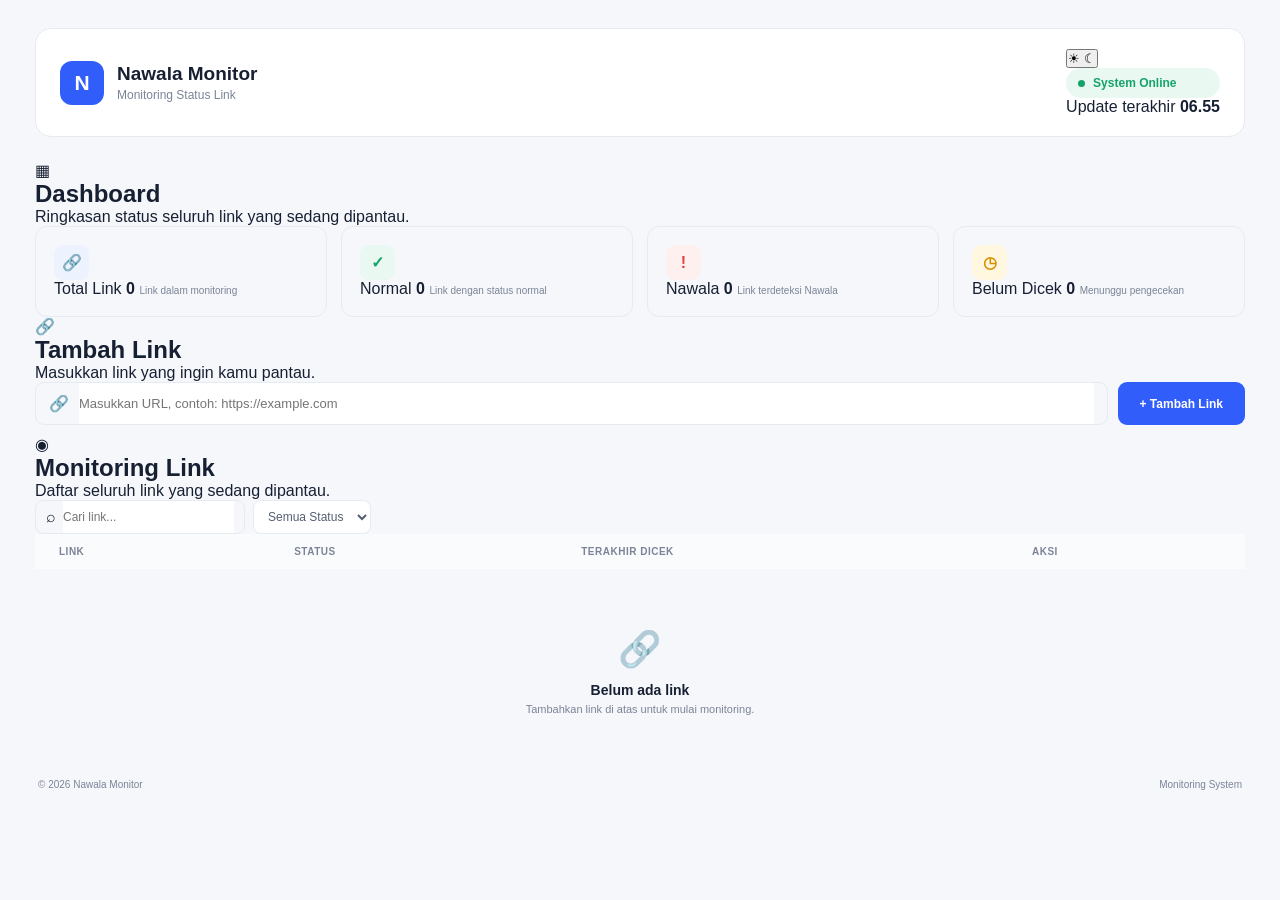
==== commit f1b77d66: "index.html" ====
--- a/dashboard/index.html
+++ b/dashboard/index.html
@@ -11,229 +11,302 @@
 
 <body>
 
-    <div class="container">
-
-        <header class="header">
+<div class="container">
+
+    <header class="header">
+
+        <div class="brand">
+            <div class="brand-icon">N</div>
+
             <div>
-                <div class="brand">
-                    <div class="brand-icon">N</div>
-                    <div>
-                        <h1>Nawala Monitor</h1>
-                        <p>Website Monitoring Status Link</p>
-                    </div>
-                </div>
-            </div>
+                <h1>Nawala Monitor</h1>
+                <p>Monitoring Status Link</p>
+            </div>
+        </div>
+
+
+        <div class="header-right">
+
+            <button
+                class="theme-toggle"
+                id="themeToggle"
+                title="Ganti tema"
+            >
+                <span id="themeIcon">☀</span>
+                <span class="toggle-circle"></span>
+                <span>☾</span>
+            </button>
+
 
             <div class="system">
                 <span class="online-dot"></span>
-                <span>System Online</span>
-            </div>
-        </header>
-
-
-        <main>
-
-            <section class="section dashboard-section">
-
-                <div class="section-title">
-                    <div>
+                System Online
+            </div>
+
+
+            <div class="update-info">
+                <span>Update terakhir</span>
+                <strong id="lastUpdate">-</strong>
+            </div>
+
+        </div>
+
+    </header>
+
+
+    <main>
+
+        <!-- DASHBOARD -->
+
+        <section class="dashboard">
+
+            <div class="section-heading">
+
+                <div>
+                    <div class="heading-title">
+                        <span class="heading-icon">▦</span>
                         <h2>Dashboard</h2>
-                        <p>Ringkasan status seluruh link yang sedang dipantau.</p>
-                    </div>
-
-                    <div class="last-update">
-                        Update terakhir:
-                        <strong id="lastUpdate">-</strong>
-                    </div>
-                </div>
-
-
-                <div class="stats">
-
-                    <div class="stat-card">
-                        <div class="stat-top">
-                            <span>Total Link</span>
-                            <div class="stat-icon blue">↗</div>
-                        </div>
-
+                    </div>
+
+                    <p>
+                        Ringkasan status seluruh link yang sedang dipantau.
+                    </p>
+                </div>
+
+            </div>
+
+
+            <div class="stats">
+
+                <div class="stat-card">
+
+                    <div class="stat-icon blue">
+                        🔗
+                    </div>
+
+                    <div class="stat-content">
+                        <span>Total Link</span>
                         <strong id="totalLinks">0</strong>
-
                         <small>Link dalam monitoring</small>
                     </div>
 
-
-                    <div class="stat-card">
-                        <div class="stat-top">
-                            <span>Normal</span>
-                            <div class="stat-icon green">✓</div>
-                        </div>
-
+                </div>
+
+
+                <div class="stat-card">
+
+                    <div class="stat-icon green">
+                        ✓
+                    </div>
+
+                    <div class="stat-content">
+                        <span>Normal</span>
                         <strong id="normalLinks">0</strong>
-
                         <small>Link dengan status normal</small>
                     </div>
 
-
-                    <div class="stat-card">
-                        <div class="stat-top">
-                            <span>Nawala</span>
-                            <div class="stat-icon red">!</div>
-                        </div>
-
+                </div>
+
+
+                <div class="stat-card">
+
+                    <div class="stat-icon red">
+                        !
+                    </div>
+
+                    <div class="stat-content">
+                        <span>Nawala</span>
                         <strong id="blockedLinks">0</strong>
-
                         <small>Link terdeteksi Nawala</small>
                     </div>
 
-
-                    <div class="stat-card">
-                        <div class="stat-top">
-                            <span>Belum Dicek</span>
-                            <div class="stat-icon yellow">◷</div>
-                        </div>
-
+                </div>
+
+
+                <div class="stat-card">
+
+                    <div class="stat-icon yellow">
+                        ◷
+                    </div>
+
+                    <div class="stat-content">
+                        <span>Belum Dicek</span>
                         <strong id="uncheckedLinks">0</strong>
-
                         <small>Menunggu pengecekan</small>
                     </div>
 
                 </div>
 
-            </section>
-
-
-            <section class="section">
-
-                <div class="section-title">
-                    <div>
+            </div>
+
+        </section>
+
+
+        <!-- TAMBAH LINK -->
+
+        <section class="panel">
+
+            <div class="section-heading">
+
+                <div>
+                    <div class="heading-title">
+                        <span class="heading-icon">🔗</span>
                         <h2>Tambah Link</h2>
-                        <p>Masukkan link yang ingin kamu pantau.</p>
-                    </div>
-                </div>
-
-
-                <div class="add-box">
-
-                    <div class="url-input">
-                        <span>🔗</span>
+                    </div>
+
+                    <p>
+                        Masukkan link yang ingin kamu pantau.
+                    </p>
+                </div>
+
+            </div>
+
+
+            <div class="add-box">
+
+                <div class="url-input">
+
+                    <span>🔗</span>
+
+                    <input
+                        type="text"
+                        id="urlInput"
+                        placeholder="Masukkan URL, contoh: https://example.com"
+                        autocomplete="off"
+                    >
+
+                </div>
+
+
+                <button
+                    class="btn-primary"
+                    id="addButton"
+                >
+                    + Tambah Link
+                </button>
+
+            </div>
+
+
+            <div id="message"></div>
+
+        </section>
+
+
+        <!-- MONITORING -->
+
+        <section class="panel monitoring-panel">
+
+            <div class="monitoring-heading">
+
+                <div>
+
+                    <div class="heading-title">
+                        <span class="heading-icon">◉</span>
+                        <h2>Monitoring Link</h2>
+                    </div>
+
+                    <p>
+                        Daftar seluruh link yang sedang dipantau.
+                    </p>
+
+                </div>
+
+
+                <div class="monitoring-actions">
+
+                    <div class="search">
+
+                        <span>⌕</span>
 
                         <input
                             type="text"
-                            id="urlInput"
-                            placeholder="Masukkan URL, contoh: https://example.com"
-                            autocomplete="off"
+                            id="searchInput"
+                            placeholder="Cari link..."
                         >
-                    </div>
-
-                    <button
-                        class="btn-primary"
-                        id="addButton"
-                    >
-                        + Tambah Link
-                    </button>
-
-                </div>
-
-                <div id="message"></div>
-
-            </section>
-
-
-            <section class="section monitoring-section">
-
-                <div class="section-title monitoring-title">
-
-                    <div>
-                        <h2>Monitoring Link</h2>
-                        <p>Daftar seluruh link yang sedang dipantau.</p>
-                    </div>
-
-
-                    <div class="monitoring-actions">
-
-                        <div class="search">
-                            <span>⌕</span>
-
-                            <input
-                                type="text"
-                                id="searchInput"
-                                placeholder="Cari link..."
-                            >
-                        </div>
-
-
-                        <select id="filterStatus">
-
-                            <option value="all">
-                                Semua Status
-                            </option>
-
-                            <option value="normal">
-                                Normal
-                            </option>
-
-                            <option value="nawala">
-                                Nawala
-                            </option>
-
-                            <option value="unchecked">
-                                Belum Dicek
-                            </option>
-
-                        </select>
-
-                    </div>
-
-                </div>
-
-
-                <div class="table-container">
-
-                    <table>
-
-                        <thead>
-                            <tr>
-                                <th>LINK</th>
-                                <th>STATUS</th>
-                                <th>TERAKHIR DICEK</th>
-                                <th>AKSI</th>
-                            </tr>
-                        </thead>
-
-                        <tbody id="linkTable"></tbody>
-
-                    </table>
-
-
-                    <div
-                        id="emptyState"
-                        class="empty-state"
-                    >
-                        <div class="empty-icon">🔗</div>
-
-                        <h3>Belum ada link</h3>
-
-                        <p>
-                            Tambahkan link di atas untuk mulai monitoring.
-                        </p>
-                    </div>
-
-                </div>
-
-            </section>
-
-        </main>
-
-
-        <footer>
-            <span>Nawala Monitor</span>
-            <span>Monitoring System</span>
-        </footer>
-
-    </div>
-
-
-    <script src="script.js"></script>
+
+                    </div>
+
+
+                    <select id="filterStatus">
+
+                        <option value="all">
+                            Semua Status
+                        </option>
+
+                        <option value="normal">
+                            Normal
+                        </option>
+
+                        <option value="nawala">
+                            Nawala
+                        </option>
+
+                        <option value="unchecked">
+                            Belum Dicek
+                        </option>
+
+                    </select>
+
+                </div>
+
+            </div>
+
+
+            <div class="table-container">
+
+                <table>
+
+                    <thead>
+
+                        <tr>
+                            <th>LINK</th>
+                            <th>STATUS</th>
+                            <th>TERAKHIR DICEK</th>
+                            <th>AKSI</th>
+                        </tr>
+
+                    </thead>
+
+
+                    <tbody id="linkTable"></tbody>
+
+                </table>
+
+
+                <div
+                    id="emptyState"
+                    class="empty-state"
+                >
+
+                    <div class="empty-icon">
+                        🔗
+                    </div>
+
+                    <h3>Belum ada link</h3>
+
+                    <p>
+                        Tambahkan link di atas untuk mulai monitoring.
+                    </p>
+
+                </div>
+
+            </div>
+
+        </section>
+
+    </main>
+
+
+    <footer>
+        <span>© 2026 Nawala Monitor</span>
+        <span>Monitoring System</span>
+    </footer>
+
+</div>
+
+
+<script src="script.js"></script>
 
 </body>
 </html>
--- a/dashboard/style.css
+++ b/dashboard/style.css
@@ -1,4 +1,3 @@
-```css
 * {
     box-sizing: border-box;
     margin: 0;
@@ -6,14 +5,14 @@
 }
 
 :root {
-    --bg: #f5f7fb;
+    --background: #f5f7fb;
     --white: #ffffff;
     --text: #172033;
     --muted: #7b8497;
-    --border: #e8ebf2;
+    --border: #e6eaf1;
 
     --primary: #315efb;
-    --primary-dark: #244bd3;
+    --primary-hover: #244bd3;
 
     --green: #16a36a;
     --green-bg: #e9f8f1;
@@ -26,11 +25,6 @@
 
     --blue-bg: #edf2ff;
 }
-
-
-/* =========================
-   BODY
-========================= */
 
 body {
     font-family:
@@ -41,379 +35,237 @@
         Arial,
         sans-serif;
 
-    background: var(--bg);
+    background: var(--background);
     color: var(--text);
 }
 
-
-/* =========================
-   APP
-========================= */
-
-.app {
-    min-height: 100vh;
-    display: flex;
-}
-
-
-/* =========================
-   SIDEBAR
-========================= */
-
-.sidebar {
-    width: 250px;
-    min-height: 100vh;
-
+.container {
+    width: min(1400px, 100%);
+    margin: auto;
+    padding: 28px 35px;
+}
+
+
+/* HEADER */
+
+.header {
     background: var(--white);
-
-    border-right: 1px solid var(--border);
-
-    display: flex;
-    flex-direction: column;
-
-    padding: 28px 18px;
-
-    position: fixed;
-    left: 0;
-    top: 0;
-    bottom: 0;
-}
-
-
-.logo {
-    display: flex;
-    align-items: center;
-    gap: 12px;
-
-    padding: 0 10px;
-    margin-bottom: 40px;
-}
-
-
-.logo-icon {
-    width: 40px;
-    height: 40px;
+    border: 1px solid var(--border);
+    border-radius: 16px;
+
+    padding: 20px 24px;
+
+    display: flex;
+    justify-content: space-between;
+    align-items: center;
+
+    margin-bottom: 24px;
+}
+
+.brand {
+    display: flex;
+    align-items: center;
+    gap: 13px;
+}
+
+.brand-icon {
+    width: 44px;
+    height: 44px;
+
+    border-radius: 12px;
 
     background: var(--primary);
-
     color: white;
 
-    border-radius: 11px;
-
     display: flex;
     align-items: center;
     justify-content: center;
 
-    font-size: 20px;
+    font-size: 21px;
     font-weight: 800;
 }
 
-
-.logo h2 {
-    font-size: 18px;
-    line-height: 1.1;
-}
-
-
-.logo span {
-    color: var(--muted);
-    font-size: 12px;
-}
-
-
-/* NAVIGATION */
-
-nav {
-    display: flex;
-    flex-direction: column;
-    gap: 5px;
-}
-
-
-.nav-item {
-    text-decoration: none;
-    color: #626b7c;
-
-    padding: 13px 14px;
-
-    border-radius: 9px;
-
-    display: flex;
-    align-items: center;
-
-    gap: 12px;
-
-    font-size: 14px;
-    font-weight: 600;
-
-    transition: 0.2s;
-}
-
-
-.nav-item:hover {
-    background: #f4f6fb;
-}
-
-
-.nav-item.active {
-    background: var(--blue-bg);
-    color: var(--primary);
-}
-
-
-.sidebar-bottom {
-    margin-top: auto;
-}
-
-
-.system-status {
-    background: #f7f9fc;
+.brand h1 {
+    font-size: 19px;
+    margin-bottom: 3px;
+}
+
+.brand p {
+    font-size: 12px;
+    color: var(--muted);
+}
+
+.system {
+    display: flex;
+    align-items: center;
+    gap: 8px;
+
+    padding: 8px 12px;
+
+    border-radius: 20px;
+
+    background: var(--green-bg);
+    color: var(--green);
+
+    font-size: 12px;
+    font-weight: 700;
+}
+
+.online-dot {
+    width: 7px;
+    height: 7px;
+
+    border-radius: 50%;
+    background: currentColor;
+}
+
+
+/* SECTION */
+
+.section {
+    background: var(--white);
 
     border: 1px solid var(--border);
-
-    border-radius: 10px;
-
-    padding: 12px;
-
-    display: flex;
-    align-items: center;
-
-    gap: 10px;
-}
-
-
-.status-dot {
-    width: 9px;
-    height: 9px;
-
-    background: var(--green);
-
-    border-radius: 50%;
-
-    box-shadow: 0 0 0 4px var(--green-bg);
-}
-
-
-.system-status strong {
-    display: block;
-
-    font-size: 12px;
-}
-
-
-.system-status small {
-    color: var(--muted);
-
+    border-radius: 16px;
+
+    margin-bottom: 22px;
+
+    overflow: hidden;
+}
+
+.dashboard-section {
+    padding: 24px;
+}
+
+.section-title {
+    display: flex;
+    justify-content: space-between;
+    align-items: center;
+
+    margin-bottom: 20px;
+}
+
+.section-title h2 {
+    font-size: 17px;
+    margin-bottom: 4px;
+}
+
+.section-title p {
+    color: var(--muted);
+    font-size: 12px;
+}
+
+.last-update {
+    color: var(--muted);
     font-size: 11px;
 }
-
-
-/* =========================
-   MAIN
-========================= */
-
-.main {
-    width: calc(100% - 250px);
-
-    margin-left: 250px;
-
-    padding: 32px 38px;
-}
-
-
-/* =========================
-   TOPBAR
-========================= */
-
-.topbar {
-    display: flex;
-    justify-content: space-between;
-    align-items: center;
-
-    margin-bottom: 28px;
-}
-
-
-.topbar h1 {
-    font-size: 27px;
-    margin-bottom: 5px;
-}
-
-
-.topbar p {
-    color: var(--muted);
-    font-size: 14px;
-}
-
-
-.last-update {
-    font-size: 12px;
-    color: var(--muted);
-}
-
 
 .last-update strong {
     color: var(--text);
 }
 
 
-/* =========================
-   STATISTICS
-========================= */
+/* STATISTICS */
 
 .stats {
     display: grid;
-
-    grid-template-columns:
-        repeat(4, 1fr);
-
-    gap: 16px;
-
-    margin-bottom: 22px;
-}
-
+    grid-template-columns: repeat(4, 1fr);
+    gap: 14px;
+}
 
 .stat-card {
-    background: var(--white);
-
     border: 1px solid var(--border);
-
-    border-radius: 13px;
-
-    padding: 20px;
-
-    display: flex;
-    align-items: center;
-
-    gap: 14px;
-}
-
+    border-radius: 12px;
+
+    padding: 18px;
+}
+
+.stat-top {
+    display: flex;
+    align-items: center;
+    justify-content: space-between;
+
+    color: var(--muted);
+    font-size: 12px;
+
+    margin-bottom: 13px;
+}
 
 .stat-icon {
-    width: 44px;
-    height: 44px;
-
-    border-radius: 10px;
+    width: 35px;
+    height: 35px;
+
+    border-radius: 9px;
 
     display: flex;
     align-items: center;
     justify-content: center;
 
     font-weight: 800;
-    font-size: 18px;
-}
-
+}
 
 .stat-icon.blue {
     background: var(--blue-bg);
     color: var(--primary);
 }
 
-
 .stat-icon.green {
     background: var(--green-bg);
     color: var(--green);
 }
 
-
 .stat-icon.red {
     background: var(--red-bg);
     color: var(--red);
 }
 
-
 .stat-icon.yellow {
     background: var(--yellow-bg);
     color: var(--yellow);
 }
 
-
-.stat-card span {
+.stat-card > strong {
     display: block;
 
-    font-size: 12px;
-
-    color: var(--muted);
+    font-size: 27px;
 
     margin-bottom: 4px;
 }
 
-
-.stat-card strong {
-    font-size: 23px;
-}
-
-
-/* =========================
-   PANEL
-========================= */
-
-.panel {
-    background: var(--white);
+.stat-card small {
+    color: var(--muted);
+    font-size: 10px;
+}
+
+
+/* ADD LINK */
+
+.section:not(.dashboard-section):not(.monitoring-section) {
+    padding: 24px;
+}
+
+.add-box {
+    display: flex;
+    gap: 10px;
+}
+
+.url-input {
+    flex: 1;
 
     border: 1px solid var(--border);
-
-    border-radius: 13px;
-
-    margin-bottom: 22px;
-
-    overflow: hidden;
-}
-
-
-.panel-header {
-    padding: 21px 22px;
-
-    border-bottom: 1px solid var(--border);
-}
-
-
-.panel-header h2 {
-    font-size: 16px;
-
-    margin-bottom: 4px;
-}
-
-
-.panel-header p {
-    font-size: 12px;
-
-    color: var(--muted);
-}
-
-
-/* =========================
-   ADD FORM
-========================= */
-
-.add-form {
-    display: flex;
+    border-radius: 9px;
+
+    display: flex;
+    align-items: center;
 
     gap: 10px;
 
-    padding: 20px 22px;
-}
-
-
-.input-wrapper {
-    flex: 1;
-
-    display: flex;
-    align-items: center;
-
-    gap: 10px;
-
-    border: 1px solid var(--border);
-
-    border-radius: 8px;
-
     padding: 0 13px;
 
     transition: 0.2s;
 }
 
-
-.input-wrapper:focus-within {
+.url-input:focus-within {
     border-color: var(--primary);
 
     box-shadow:
@@ -421,109 +273,93 @@
         rgba(49, 94, 251, 0.08);
 }
 
-
-.input-wrapper input {
+.url-input input {
+    width: 100%;
+
     border: none;
     outline: none;
 
-    width: 100%;
-
-    padding: 12px 0;
+    padding: 13px 0;
 
     font-size: 13px;
 }
-
 
 .btn-primary {
     border: none;
+    border-radius: 9px;
+
+    padding: 0 22px;
 
     background: var(--primary);
-
     color: white;
 
-    padding: 0 20px;
-
-    border-radius: 8px;
-
-    font-weight: 600;
+    font-size: 12px;
+    font-weight: 700;
 
     cursor: pointer;
 
     transition: 0.2s;
 }
 
-
 .btn-primary:hover {
-    background: var(--primary-dark);
-}
-
+    background: var(--primary-hover);
+}
 
 #message {
-    padding: 0 22px 18px;
-
-    font-size: 12px;
-}
-
+    font-size: 12px;
+    margin-top: 10px;
+}
 
 .message-success {
     color: var(--green);
 }
 
-
 .message-error {
     color: var(--red);
 }
 
 
-/* =========================
-   MONITORING HEADER
-========================= */
-
-.monitoring-header {
-    display: flex;
-
-    align-items: center;
-
-    justify-content: space-between;
-}
-
-
-.tools {
-    display: flex;
-
+/* MONITORING */
+
+.monitoring-section {
+    padding-bottom: 0;
+}
+
+.monitoring-title {
+    padding: 24px 24px 20px;
+
+    margin-bottom: 0;
+}
+
+.monitoring-actions {
+    display: flex;
     gap: 8px;
 }
 
-
-.search-box {
-    display: flex;
-
-    align-items: center;
-
-    gap: 8px;
+.search {
+    width: 210px;
 
     border: 1px solid var(--border);
-
     border-radius: 8px;
 
+    display: flex;
+    align-items: center;
+
+    gap: 7px;
+
     padding: 0 10px;
-
-    width: 200px;
-}
-
-
-.search-box input {
+}
+
+.search input {
+    width: 100%;
+
     border: none;
-
     outline: none;
 
     padding: 9px 0;
 
-    width: 100%;
-
-    font-size: 12px;
-}
-
+    font-size: 12px;
+}
 
 select {
     border: 1px solid var(--border);
@@ -536,80 +372,67 @@
 
     font-size: 12px;
 
+    color: #555f70;
+
     outline: none;
-
-    color: #555f70;
-}
-
-
-/* =========================
-   TABLE
-========================= */
-
-.table-wrapper {
+}
+
+
+/* TABLE */
+
+.table-container {
     overflow-x: auto;
 }
-
 
 table {
     width: 100%;
+    min-width: 700px;
 
     border-collapse: collapse;
-
-    min-width: 700px;
-}
-
+}
 
 thead {
     background: #fafbfc;
 }
 
-
 th {
     text-align: left;
 
-    padding: 12px 22px;
+    padding: 12px 24px;
 
     font-size: 10px;
 
     color: var(--muted);
 
     letter-spacing: 0.5px;
-
-    font-weight: 700;
-}
-
+}
 
 td {
-    padding: 16px 22px;
+    padding: 15px 24px;
 
     border-top: 1px solid var(--border);
 
     font-size: 13px;
 }
 
-
 .url-cell {
+    max-width: 500px;
+
     font-weight: 600;
 
     color: #283248;
 
-    max-width: 400px;
-
     word-break: break-all;
 }
 
-
 .time-cell {
     color: var(--muted);
 
-    font-size: 12px;
-}
-
-
-/* =========================
-   STATUS
-========================= */
+    font-size: 11px;
+}
+
+
+/* STATUS */
 
 .status {
     display: inline-flex;
@@ -618,60 +441,48 @@
 
     gap: 6px;
 
-    padding: 6px 9px;
-
     border-radius: 20px;
 
-    font-size: 11px;
-
-    font-weight: 700;
-}
-
+    padding: 6px 10px;
+
+    font-size: 10px;
+
+    font-weight: 800;
+}
+
+.status-dot {
+    width: 6px;
+    height: 6px;
+
+    border-radius: 50%;
+
+    background: currentColor;
+}
 
 .status-normal {
     background: var(--green-bg);
-
     color: var(--green);
 }
-
 
 .status-nawala {
     background: var(--red-bg);
-
     color: var(--red);
 }
-
 
 .status-unchecked {
     background: var(--yellow-bg);
-
     color: var(--yellow);
 }
 
 
-.status-dot-small {
-    width: 6px;
-    height: 6px;
-
-    border-radius: 50%;
-
-    background: currentColor;
-}
-
-
-/* =========================
-   BUTTON ACTION
-========================= */
+/* ACTION */
 
 .action-group {
     display: flex;
-
     gap: 6px;
 }
 
-
-.btn-check,
-.btn-delete {
+.btn-action {
     border: 1px solid var(--border);
 
     background: white;
@@ -683,183 +494,139 @@
     cursor: pointer;
 
     font-size: 11px;
-
-    transition: 0.2s;
-}
-
+}
 
 .btn-check:hover {
     background: var(--blue-bg);
-
     color: var(--primary);
-
-    border-color: #dbe3ff;
-}
-
+}
 
 .btn-delete:hover {
     background: var(--red-bg);
-
     color: var(--red);
-
-    border-color: #ffd8d8;
-}
-
-
-/* =========================
-   EMPTY STATE
-========================= */
+}
+
+
+/* EMPTY */
 
 .empty-state {
-    padding: 55px 20px;
-
     text-align: center;
-}
-
+
+    padding: 60px 20px;
+}
 
 .empty-icon {
     font-size: 35px;
 
+    opacity: 0.6;
+
     margin-bottom: 12px;
-
-    opacity: 0.7;
-}
-
+}
 
 .empty-state h3 {
-    font-size: 15px;
+    font-size: 14px;
 
     margin-bottom: 5px;
 }
 
-
 .empty-state p {
     color: var(--muted);
 
-    font-size: 12px;
-}
-
-
-/* =========================
-   FOOTER
-========================= */
+    font-size: 11px;
+}
+
+
+/* FOOTER */
 
 footer {
     display: flex;
 
     justify-content: space-between;
 
-    padding: 10px 3px;
-
-    color: var(--muted);
-
-    font-size: 11px;
-}
-
-
-/* =========================
-   RESPONSIVE
-========================= */
-
-@media (max-width: 1000px) {
+    padding: 4px 3px 20px;
+
+    color: var(--muted);
+
+    font-size: 10px;
+}
+
+
+/* RESPONSIVE */
+
+@media (max-width: 950px) {
 
     .stats {
-        grid-template-columns:
-            repeat(2, 1fr);
-    }
-
-}
-
-
-@media (max-width: 750px) {
-
-    .sidebar {
-        width: 70px;
-
-        padding: 20px 10px;
-    }
-
-
-    .logo {
-        justify-content: center;
-    }
-
-
-    .logo > div:last-child,
-    .nav-item:not(.active),
-    .nav-item {
+        grid-template-columns: repeat(2, 1fr);
+    }
+
+    .section-title {
+        align-items: flex-start;
+        gap: 15px;
+    }
+
+    .monitoring-title {
+        display: block;
+    }
+
+    .monitoring-actions {
+        margin-top: 15px;
+    }
+}
+
+
+@media (max-width: 650px) {
+
+    .container {
+        padding: 15px;
+    }
+
+    .header {
+        padding: 17px;
+    }
+
+    .brand h1 {
+        font-size: 16px;
+    }
+
+    .system {
         font-size: 0;
-    }
-
-
-    .nav-item span {
-        font-size: 18px;
-    }
-
-
-    .main {
-        width: calc(100% - 70px);
-
-        margin-left: 70px;
-
-        padding: 22px 18px;
-    }
-
-
-    .topbar {
-        display: block;
-    }
-
-
-    .topbar-right {
-        margin-top: 10px;
-    }
-
-
-    .monitoring-header {
-        display: block;
-    }
-
-
-    .tools {
-        margin-top: 15px;
-    }
-
-
-    .search-box {
-        flex: 1;
-    }
-
-
-    .add-form {
-        flex-direction: column;
-    }
-
-
-    .btn-primary {
-        height: 42px;
-    }
-
-}
-
-
-@media (max-width: 500px) {
+        padding: 10px;
+    }
+
+    .system .online-dot {
+        width: 8px;
+        height: 8px;
+    }
 
     .stats {
         grid-template-columns: 1fr;
     }
 
-
-    .tools {
+    .add-box {
         flex-direction: column;
     }
 
-
-    select,
-    .search-box {
+    .btn-primary {
+        height: 43px;
+    }
+
+    .monitoring-actions {
+        flex-direction: column;
+    }
+
+    .search {
         width: 100%;
+    }
+
+    select {
         height: 40px;
     }
 
-}
-```
+    .section-title {
+        flex-direction: column;
+    }
+
+    .last-update {
+        align-self: flex-start;
+    }
+}
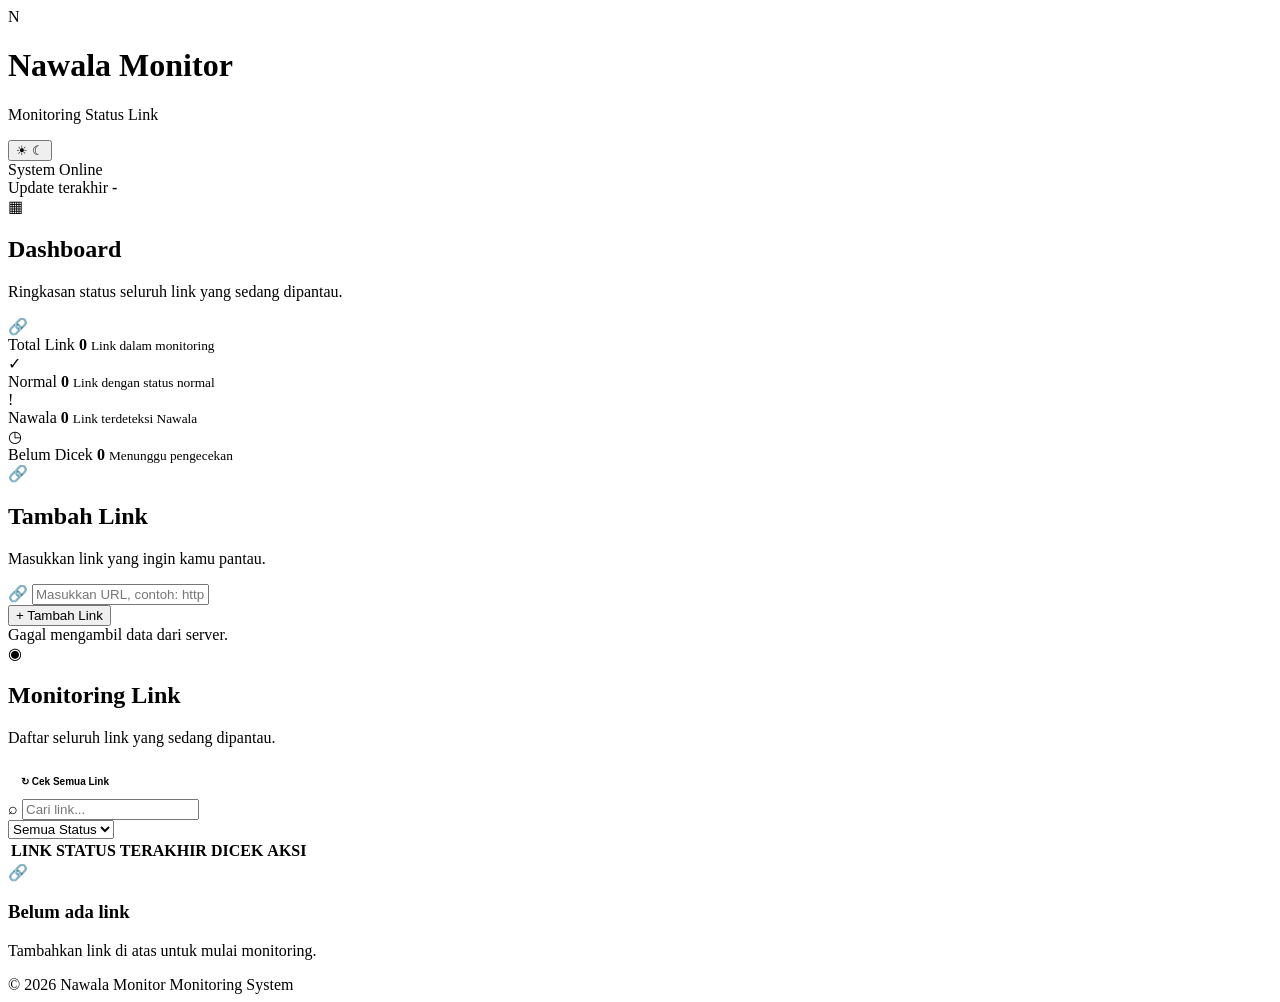
==== commit 356bac83: "index.html" ====
--- a/dashboard/index.html
+++ b/dashboard/index.html
@@ -3,9 +3,7 @@
 <head>
     <meta charset="UTF-8">
     <meta name="viewport" content="width=device-width, initial-scale=1.0">
-
     <title>Nawala Monitor</title>
-
     <link rel="stylesheet" href="style.css">
 </head>
 
@@ -24,12 +22,12 @@
             </div>
         </div>
 
-
         <div class="header-right">
 
             <button
                 class="theme-toggle"
                 id="themeToggle"
+                type="button"
                 title="Ganti tema"
             >
                 <span id="themeIcon">☀</span>
@@ -37,13 +35,11 @@
                 <span>☾</span>
             </button>
 
-
             <div class="system">
                 <span class="online-dot"></span>
                 System Online
             </div>
 
-
             <div class="update-info">
                 <span>Update terakhir</span>
                 <strong id="lastUpdate">-</strong>
@@ -56,12 +52,9 @@
 
     <main>
 
-        <!-- DASHBOARD -->
-
         <section class="dashboard">
 
             <div class="section-heading">
-
                 <div>
                     <div class="heading-title">
                         <span class="heading-icon">▦</span>
@@ -72,77 +65,58 @@
                         Ringkasan status seluruh link yang sedang dipantau.
                     </p>
                 </div>
-
             </div>
 
 
             <div class="stats">
 
                 <div class="stat-card">
-
-                    <div class="stat-icon blue">
-                        🔗
-                    </div>
+                    <div class="stat-icon blue">🔗</div>
 
                     <div class="stat-content">
                         <span>Total Link</span>
                         <strong id="totalLinks">0</strong>
                         <small>Link dalam monitoring</small>
                     </div>
-
                 </div>
 
 
                 <div class="stat-card">
-
-                    <div class="stat-icon green">
-                        ✓
-                    </div>
+                    <div class="stat-icon green">✓</div>
 
                     <div class="stat-content">
                         <span>Normal</span>
                         <strong id="normalLinks">0</strong>
                         <small>Link dengan status normal</small>
                     </div>
-
                 </div>
 
 
                 <div class="stat-card">
-
-                    <div class="stat-icon red">
-                        !
-                    </div>
+                    <div class="stat-icon red">!</div>
 
                     <div class="stat-content">
                         <span>Nawala</span>
                         <strong id="blockedLinks">0</strong>
                         <small>Link terdeteksi Nawala</small>
                     </div>
-
                 </div>
 
 
                 <div class="stat-card">
-
-                    <div class="stat-icon yellow">
-                        ◷
-                    </div>
+                    <div class="stat-icon yellow">◷</div>
 
                     <div class="stat-content">
                         <span>Belum Dicek</span>
                         <strong id="uncheckedLinks">0</strong>
                         <small>Menunggu pengecekan</small>
                     </div>
-
                 </div>
 
             </div>
 
         </section>
 
-
-        <!-- TAMBAH LINK -->
 
         <section class="panel">
 
@@ -165,7 +139,6 @@
             <div class="add-box">
 
                 <div class="url-input">
-
                     <span>🔗</span>
 
                     <input
@@ -174,13 +147,12 @@
                         placeholder="Masukkan URL, contoh: https://example.com"
                         autocomplete="off"
                     >
-
-                </div>
-
+                </div>
 
                 <button
                     class="btn-primary"
                     id="addButton"
+                    type="button"
                 >
                     + Tambah Link
                 </button>
@@ -193,8 +165,6 @@
         </section>
 
 
-        <!-- MONITORING -->
-
         <section class="panel monitoring-panel">
 
             <div class="monitoring-heading">
@@ -214,6 +184,15 @@
 
 
                 <div class="monitoring-actions">
+
+                    <button
+                        class="btn-check-all"
+                        id="checkAllButton"
+                        type="button"
+                    >
+                        ↻ Cek Semua Link
+                    </button>
+
 
                     <div class="search">
 
@@ -258,16 +237,13 @@
                 <table>
 
                     <thead>
-
                         <tr>
                             <th>LINK</th>
                             <th>STATUS</th>
                             <th>TERAKHIR DICEK</th>
                             <th>AKSI</th>
                         </tr>
-
                     </thead>
-
 
                     <tbody id="linkTable"></tbody>
 
@@ -278,17 +254,13 @@
                     id="emptyState"
                     class="empty-state"
                 >
-
-                    <div class="empty-icon">
-                        🔗
-                    </div>
+                    <div class="empty-icon">🔗</div>
 
                     <h3>Belum ada link</h3>
 
                     <p>
                         Tambahkan link di atas untuk mulai monitoring.
                     </p>
-
                 </div>
 
             </div>
@@ -306,6 +278,93 @@
 </div>
 
 
+<div
+    class="modal-overlay"
+    id="checkModal"
+    aria-hidden="true"
+>
+
+    <div
+        class="check-modal"
+        role="dialog"
+        aria-modal="true"
+    >
+
+        <button
+            class="modal-close"
+            id="modalClose"
+            type="button"
+            aria-label="Tutup"
+        >
+            ×
+        </button>
+
+
+        <div
+            class="modal-loader"
+            id="modalLoader"
+        >
+            <div class="spinner"></div>
+        </div>
+
+
+        <div
+            class="modal-success-icon"
+            id="modalSuccessIcon"
+        >
+            ✓
+        </div>
+
+
+        <h3 id="modalTitle">
+            Pengecekan Link
+        </h3>
+
+
+        <p id="modalText">
+            Memulai pengecekan...
+        </p>
+
+
+        <div
+            class="modal-progress"
+            id="modalProgress"
+        >
+            <span></span>
+        </div>
+
+
+        <div
+            class="modal-summary"
+            id="modalSummary"
+        >
+
+            <div>
+                <span>Normal</span>
+                <strong id="modalNormal">0</strong>
+            </div>
+
+            <div>
+                <span>Nawala</span>
+                <strong id="modalNawala">0</strong>
+            </div>
+
+        </div>
+
+
+        <button
+            class="modal-done"
+            id="modalDone"
+            type="button"
+        >
+            Tutup
+        </button>
+
+    </div>
+
+</div>
+
+
 <script src="script.js"></script>
 
 </body>
--- a/dashboard/style.css
+++ b/dashboard/style.css
@@ -1,632 +1,378 @@
-* {
-    box-sizing: border-box;
-    margin: 0;
-    padding: 0;
-}
-
-:root {
-    --background: #f5f7fb;
-    --white: #ffffff;
-    --text: #172033;
-    --muted: #7b8497;
-    --border: #e6eaf1;
-
-    --primary: #315efb;
-    --primary-hover: #244bd3;
-
-    --green: #16a36a;
-    --green-bg: #e9f8f1;
-
-    --red: #e04444;
-    --red-bg: #fff0f0;
-
-    --yellow: #d99000;
-    --yellow-bg: #fff7df;
-
-    --blue-bg: #edf2ff;
-}
-
-body {
-    font-family:
-        Inter,
-        -apple-system,
-        BlinkMacSystemFont,
-        "Segoe UI",
-        Arial,
-        sans-serif;
-
-    background: var(--background);
-    color: var(--text);
-}
-
-.container {
-    width: min(1400px, 100%);
-    margin: auto;
-    padding: 28px 35px;
-}
-
-
-/* HEADER */
-
-.header {
-    background: var(--white);
+.btn-check-all {
+    height: 36px;
+    padding: 0 13px;
     border: 1px solid var(--border);
-    border-radius: 16px;
-
-    padding: 20px 24px;
-
-    display: flex;
-    justify-content: space-between;
-    align-items: center;
-
-    margin-bottom: 24px;
-}
-
-.brand {
-    display: flex;
-    align-items: center;
-    gap: 13px;
-}
-
-.brand-icon {
-    width: 44px;
-    height: 44px;
-
-    border-radius: 12px;
-
-    background: var(--primary);
-    color: white;
+    border-radius: 8px;
+    background: var(--surface);
+    color: var(--text-secondary);
+    font-size: 10px;
+    font-weight: 700;
+    cursor: pointer;
+    transition:
+        background 0.2s,
+        color 0.2s,
+        border-color 0.2s,
+        transform 0.2s;
+    white-space: nowrap;
+}
+
+.btn-check-all:hover {
+    color: var(--primary);
+    background: var(--blue-bg);
+    border-color: transparent;
+    transform: translateY(-1px);
+}
+
+.btn-check-all:disabled {
+    opacity: 0.65;
+    cursor: not-allowed;
+    transform: none;
+}
+
+
+.modal-overlay {
+    position: fixed;
+    inset: 0;
+    z-index: 9999;
 
     display: flex;
     align-items: center;
     justify-content: center;
 
-    font-size: 21px;
-    font-weight: 800;
-}
-
-.brand h1 {
-    font-size: 19px;
-    margin-bottom: 3px;
-}
-
-.brand p {
-    font-size: 12px;
-    color: var(--muted);
-}
-
-.system {
-    display: flex;
-    align-items: center;
-    gap: 8px;
-
-    padding: 8px 12px;
-
-    border-radius: 20px;
-
-    background: var(--green-bg);
-    color: var(--green);
-
-    font-size: 12px;
-    font-weight: 700;
-}
-
-.online-dot {
-    width: 7px;
-    height: 7px;
-
-    border-radius: 50%;
-    background: currentColor;
-}
-
-
-/* SECTION */
-
-.section {
-    background: var(--white);
-
-    border: 1px solid var(--border);
+    padding: 20px;
+
+    background: rgba(10, 18, 32, 0.35);
+
+    opacity: 0;
+    visibility: hidden;
+
+    transition:
+        opacity 0.2s ease,
+        visibility 0.2s ease;
+
+    backdrop-filter: blur(4px);
+}
+
+.modal-overlay.show {
+    opacity: 1;
+    visibility: visible;
+}
+
+.check-modal {
+    position: relative;
+
+    width: min(400px, 100%);
+
+    padding: 30px 28px 25px;
+
+    border:
+        1px solid var(--border);
+
     border-radius: 16px;
 
-    margin-bottom: 22px;
-
-    overflow: hidden;
-}
-
-.dashboard-section {
-    padding: 24px;
-}
-
-.section-title {
-    display: flex;
-    justify-content: space-between;
-    align-items: center;
-
-    margin-bottom: 20px;
-}
-
-.section-title h2 {
-    font-size: 17px;
-    margin-bottom: 4px;
-}
-
-.section-title p {
-    color: var(--muted);
-    font-size: 12px;
-}
-
-.last-update {
-    color: var(--muted);
-    font-size: 11px;
-}
-
-.last-update strong {
-    color: var(--text);
-}
-
-
-/* STATISTICS */
-
-.stats {
-    display: grid;
-    grid-template-columns: repeat(4, 1fr);
-    gap: 14px;
-}
-
-.stat-card {
-    border: 1px solid var(--border);
-    border-radius: 12px;
-
-    padding: 18px;
-}
-
-.stat-top {
-    display: flex;
-    align-items: center;
-    justify-content: space-between;
-
-    color: var(--muted);
-    font-size: 12px;
-
-    margin-bottom: 13px;
-}
-
-.stat-icon {
-    width: 35px;
-    height: 35px;
-
-    border-radius: 9px;
+    background:
+        var(--surface);
+
+    box-shadow:
+        0 18px 50px
+        rgba(25, 35, 55, 0.16);
+
+    text-align: center;
+
+    transform:
+        translateY(12px)
+        scale(0.96);
+
+    transition:
+        transform 0.25s ease;
+}
+
+.modal-overlay.show .check-modal {
+    transform:
+        translateY(0)
+        scale(1);
+}
+
+.modal-close {
+    position: absolute;
+
+    top: 10px;
+    right: 12px;
+
+    width: 28px;
+    height: 28px;
 
     display: flex;
     align-items: center;
     justify-content: center;
 
+    border: none;
+    border-radius: 50%;
+
+    background: transparent;
+
+    color: var(--muted);
+
+    font-size: 20px;
+
+    cursor: pointer;
+
+    transition:
+        background 0.2s,
+        color 0.2s;
+}
+
+.modal-close:hover {
+    background:
+        var(--surface-soft);
+
+    color:
+        var(--text);
+}
+
+.modal-loader {
+    display: flex;
+
+    align-items: center;
+    justify-content: center;
+
+    margin-bottom: 16px;
+}
+
+.spinner {
+    width: 44px;
+    height: 44px;
+
+    border:
+        3px solid var(--blue-bg);
+
+    border-top-color:
+        var(--primary);
+
+    border-radius: 50%;
+
+    animation:
+        modalSpin 0.8s linear infinite;
+}
+
+@keyframes modalSpin {
+    to {
+        transform:
+            rotate(360deg);
+    }
+}
+
+.modal-success-icon {
+    display: none;
+
+    width: 44px;
+    height: 44px;
+
+    margin:
+        0 auto 16px;
+
+    border-radius: 50%;
+
+    align-items: center;
+    justify-content: center;
+
+    background:
+        var(--green-bg);
+
+    color:
+        var(--green);
+
+    font-size: 22px;
     font-weight: 800;
-}
-
-.stat-icon.blue {
-    background: var(--blue-bg);
-    color: var(--primary);
-}
-
-.stat-icon.green {
-    background: var(--green-bg);
-    color: var(--green);
-}
-
-.stat-icon.red {
-    background: var(--red-bg);
-    color: var(--red);
-}
-
-.stat-icon.yellow {
-    background: var(--yellow-bg);
-    color: var(--yellow);
-}
-
-.stat-card > strong {
+
+    animation:
+        modalSuccess 0.35s ease;
+}
+
+.modal-success-icon.show {
+    display: flex;
+}
+
+@keyframes modalSuccess {
+    from {
+        opacity: 0;
+        transform: scale(0.7);
+    }
+
+    to {
+        opacity: 1;
+        transform: scale(1);
+    }
+}
+
+.check-modal h3 {
+    margin-bottom: 7px;
+
+    font-size: 16px;
+}
+
+.check-modal > p {
+    margin: 0 auto;
+
+    max-width: 300px;
+
+    color:
+        var(--text-secondary);
+
+    font-size: 11px;
+
+    line-height: 1.6;
+}
+
+.modal-progress {
+    width: 100%;
+    height: 5px;
+
+    margin:
+        18px 0 4px;
+
+    overflow: hidden;
+
+    border-radius: 10px;
+
+    background:
+        var(--surface-soft);
+}
+
+.modal-progress span {
     display: block;
 
-    font-size: 27px;
+    width: 35%;
+    height: 100%;
+
+    border-radius: inherit;
+
+    background:
+        var(--primary);
+
+    animation:
+        modalProgress 1.4s ease-in-out infinite;
+}
+
+@keyframes modalProgress {
+    0% {
+        transform: translateX(-140%);
+    }
+
+    50% {
+        transform: translateX(160%);
+    }
+
+    100% {
+        transform: translateX(340%);
+    }
+}
+
+.modal-summary {
+    display: none;
+
+    grid-template-columns:
+        repeat(2, 1fr);
+
+    gap: 10px;
+
+    margin-top: 18px;
+}
+
+.modal-summary.show {
+    display: grid;
+}
+
+.modal-summary > div {
+    padding: 11px;
+
+    border:
+        1px solid var(--border);
+
+    border-radius: 10px;
+
+    background:
+        var(--surface-soft);
+}
+
+.modal-summary span {
+    display: block;
 
     margin-bottom: 4px;
-}
-
-.stat-card small {
-    color: var(--muted);
-    font-size: 10px;
-}
-
-
-/* ADD LINK */
-
-.section:not(.dashboard-section):not(.monitoring-section) {
-    padding: 24px;
-}
-
-.add-box {
-    display: flex;
-    gap: 10px;
-}
-
-.url-input {
-    flex: 1;
-
-    border: 1px solid var(--border);
-    border-radius: 9px;
-
-    display: flex;
-    align-items: center;
-
-    gap: 10px;
-
-    padding: 0 13px;
-
-    transition: 0.2s;
-}
-
-.url-input:focus-within {
-    border-color: var(--primary);
-
-    box-shadow:
-        0 0 0 3px
-        rgba(49, 94, 251, 0.08);
-}
-
-.url-input input {
+
+    color:
+        var(--muted);
+
+    font-size: 9px;
+}
+
+.modal-summary strong {
+    font-size: 19px;
+}
+
+.modal-done {
+    display: none;
+
     width: 100%;
 
+    height: 38px;
+
+    margin-top: 16px;
+
     border: none;
-    outline: none;
-
-    padding: 13px 0;
-
-    font-size: 13px;
-}
-
-.btn-primary {
-    border: none;
-    border-radius: 9px;
-
-    padding: 0 22px;
-
-    background: var(--primary);
+    border-radius: 8px;
+
+    background:
+        var(--primary);
+
     color: white;
 
-    font-size: 12px;
+    font-size: 11px;
     font-weight: 700;
 
     cursor: pointer;
 
-    transition: 0.2s;
-}
-
-.btn-primary:hover {
-    background: var(--primary-hover);
-}
-
-#message {
-    font-size: 12px;
-    margin-top: 10px;
-}
-
-.message-success {
-    color: var(--green);
-}
-
-.message-error {
-    color: var(--red);
-}
-
-
-/* MONITORING */
-
-.monitoring-section {
-    padding-bottom: 0;
-}
-
-.monitoring-title {
-    padding: 24px 24px 20px;
-
-    margin-bottom: 0;
-}
-
-.monitoring-actions {
-    display: flex;
-    gap: 8px;
-}
-
-.search {
-    width: 210px;
-
-    border: 1px solid var(--border);
-    border-radius: 8px;
-
-    display: flex;
-    align-items: center;
-
-    gap: 7px;
-
-    padding: 0 10px;
-}
-
-.search input {
-    width: 100%;
-
-    border: none;
-    outline: none;
-
-    padding: 9px 0;
-
-    font-size: 12px;
-}
-
-select {
-    border: 1px solid var(--border);
-
-    background: white;
-
-    border-radius: 8px;
-
-    padding: 0 10px;
-
-    font-size: 12px;
-
-    color: #555f70;
-
-    outline: none;
-}
-
-
-/* TABLE */
-
-.table-container {
-    overflow-x: auto;
-}
-
-table {
-    width: 100%;
-    min-width: 700px;
-
-    border-collapse: collapse;
-}
-
-thead {
-    background: #fafbfc;
-}
-
-th {
-    text-align: left;
-
-    padding: 12px 24px;
-
-    font-size: 10px;
-
-    color: var(--muted);
-
-    letter-spacing: 0.5px;
-}
-
-td {
-    padding: 15px 24px;
-
-    border-top: 1px solid var(--border);
-
-    font-size: 13px;
-}
-
-.url-cell {
-    max-width: 500px;
-
-    font-weight: 600;
-
-    color: #283248;
-
-    word-break: break-all;
-}
-
-.time-cell {
-    color: var(--muted);
-
-    font-size: 11px;
-}
-
-
-/* STATUS */
-
-.status {
-    display: inline-flex;
-
-    align-items: center;
-
-    gap: 6px;
-
-    border-radius: 20px;
-
-    padding: 6px 10px;
-
-    font-size: 10px;
-
-    font-weight: 800;
-}
-
-.status-dot {
-    width: 6px;
-    height: 6px;
-
-    border-radius: 50%;
-
-    background: currentColor;
-}
-
-.status-normal {
-    background: var(--green-bg);
-    color: var(--green);
-}
-
-.status-nawala {
-    background: var(--red-bg);
-    color: var(--red);
-}
-
-.status-unchecked {
-    background: var(--yellow-bg);
-    color: var(--yellow);
-}
-
-
-/* ACTION */
-
-.action-group {
-    display: flex;
-    gap: 6px;
-}
-
-.btn-action {
-    border: 1px solid var(--border);
-
-    background: white;
-
-    border-radius: 7px;
-
-    padding: 7px 10px;
-
-    cursor: pointer;
-
-    font-size: 11px;
-}
-
-.btn-check:hover {
-    background: var(--blue-bg);
-    color: var(--primary);
-}
-
-.btn-delete:hover {
-    background: var(--red-bg);
-    color: var(--red);
-}
-
-
-/* EMPTY */
-
-.empty-state {
-    text-align: center;
-
-    padding: 60px 20px;
-}
-
-.empty-icon {
-    font-size: 35px;
-
-    opacity: 0.6;
-
-    margin-bottom: 12px;
-}
-
-.empty-state h3 {
-    font-size: 14px;
-
-    margin-bottom: 5px;
-}
-
-.empty-state p {
-    color: var(--muted);
-
-    font-size: 11px;
-}
-
-
-/* FOOTER */
-
-footer {
-    display: flex;
-
-    justify-content: space-between;
-
-    padding: 4px 3px 20px;
-
-    color: var(--muted);
-
-    font-size: 10px;
-}
-
-
-/* RESPONSIVE */
-
-@media (max-width: 950px) {
-
-    .stats {
-        grid-template-columns: repeat(2, 1fr);
-    }
-
-    .section-title {
-        align-items: flex-start;
-        gap: 15px;
-    }
-
-    .monitoring-title {
-        display: block;
-    }
+    transition:
+        background 0.2s;
+}
+
+.modal-done.show {
+    display: block;
+}
+
+.modal-done:hover {
+    background:
+        var(--primary-hover);
+}
+
+body.modal-open {
+    overflow: hidden;
+}
+
+
+@media (max-width: 750px) {
 
     .monitoring-actions {
-        margin-top: 15px;
-    }
-}
-
-
-@media (max-width: 650px) {
-
-    .container {
-        padding: 15px;
-    }
-
-    .header {
-        padding: 17px;
-    }
-
-    .brand h1 {
-        font-size: 16px;
-    }
-
-    .system {
-        font-size: 0;
-        padding: 10px;
-    }
-
-    .system .online-dot {
-        width: 8px;
-        height: 8px;
-    }
-
-    .stats {
-        grid-template-columns: 1fr;
-    }
-
-    .add-box {
-        flex-direction: column;
-    }
-
-    .btn-primary {
-        height: 43px;
-    }
-
-    .monitoring-actions {
-        flex-direction: column;
-    }
-
-    .search {
+        flex-wrap: wrap;
+    }
+
+    .btn-check-all {
+        flex: 1;
+        min-width: 145px;
+    }
+
+}
+
+
+@media (max-width: 550px) {
+
+    .btn-check-all {
         width: 100%;
     }
 
-    select {
-        height: 40px;
-    }
-
-    .section-title {
-        flex-direction: column;
-    }
-
-    .last-update {
-        align-self: flex-start;
-    }
-}
+    .check-modal {
+        padding:
+            28px 20px 21px;
+    }
+
+}
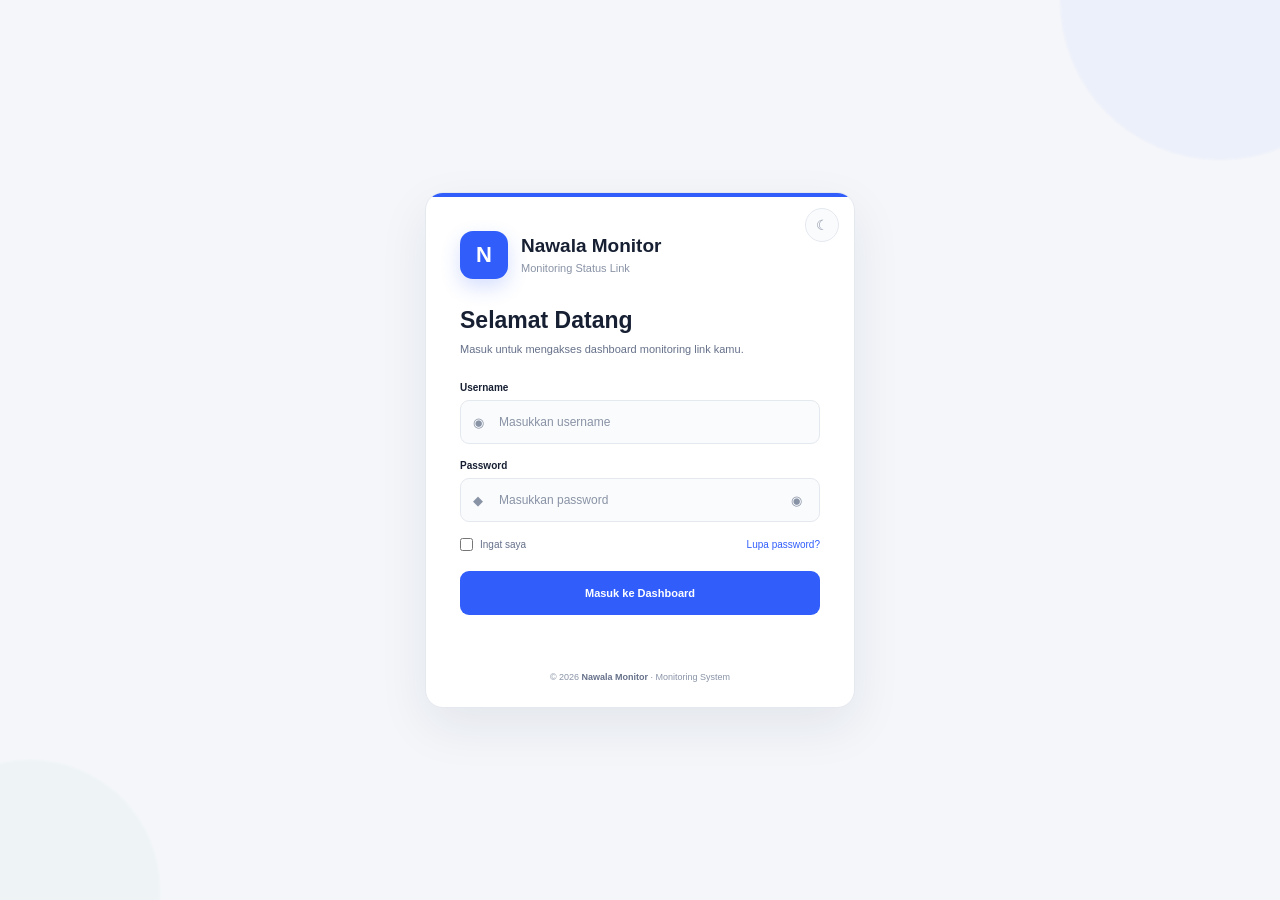
==== commit 9e555e6b: "index.html" ====
--- a/dashboard/index.html
+++ b/dashboard/index.html
@@ -1,28 +1,369 @@
 <!DOCTYPE html>
 <html lang="id">
 <head>
+
     <meta charset="UTF-8">
-    <meta name="viewport" content="width=device-width, initial-scale=1.0">
+
+    <meta
+        name="viewport"
+        content="width=device-width, initial-scale=1.0"
+    >
+
     <title>Nawala Monitor</title>
-    <link rel="stylesheet" href="style.css">
+
+    <link
+        rel="stylesheet"
+        href="style.css"
+    >
+
+    <style>
+
+        /* =========================================================
+           AUTH / PAGE GUARD
+           ========================================================= */
+
+        body.auth-checking {
+            visibility: hidden;
+        }
+
+
+        /* =========================================================
+           TOP USER AREA
+           ========================================================= */
+
+        .user-area {
+            display: flex;
+            align-items: center;
+            gap: 10px;
+        }
+
+
+        .user-info {
+            display: flex;
+            flex-direction: column;
+            align-items: flex-end;
+            gap: 2px;
+        }
+
+
+        .user-info span {
+            color: var(--muted);
+            font-size: 9px;
+        }
+
+
+        .user-info strong {
+            color: var(--text-secondary);
+            font-size: 10px;
+            font-weight: 700;
+        }
+
+
+        .logout-button {
+            height: 34px;
+            padding: 0 12px;
+
+            display: inline-flex;
+            align-items: center;
+            justify-content: center;
+
+            border:
+                1px solid
+                var(--border);
+
+            border-radius: 8px;
+
+            background:
+                var(--surface-soft);
+
+            color:
+                var(--text-secondary);
+
+            font-size: 10px;
+            font-weight: 700;
+
+            cursor: pointer;
+
+            transition:
+                border-color .2s,
+                color .2s,
+                background .2s;
+        }
+
+
+        .logout-button:hover {
+            border-color:
+                var(--red);
+
+            color:
+                var(--red);
+
+            background:
+                var(--red-bg);
+        }
+
+
+        /* =========================================================
+           AUTH MODAL
+           ========================================================= */
+
+        .auth-modal-overlay {
+            position: fixed;
+
+            inset: 0;
+
+            z-index: 20000;
+
+            display: flex;
+            align-items: center;
+            justify-content: center;
+
+            padding: 20px;
+
+            background:
+                rgba(10, 18, 32, .42);
+
+            backdrop-filter:
+                blur(5px);
+
+            opacity: 0;
+            visibility: hidden;
+
+            transition:
+                opacity .2s ease,
+                visibility .2s ease;
+        }
+
+
+        .auth-modal-overlay.show {
+            opacity: 1;
+            visibility: visible;
+        }
+
+
+        .auth-modal-card {
+            width: min(380px, 100%);
+
+            padding:
+                28px 25px 24px;
+
+            border:
+                1px solid
+                var(--border);
+
+            border-radius:
+                16px;
+
+            background:
+                var(--surface);
+
+            box-shadow:
+                0 20px 60px
+                rgba(10, 18, 32, .20);
+
+            text-align: center;
+
+            transform:
+                translateY(10px)
+                scale(.96);
+
+            transition:
+                transform .25s ease;
+        }
+
+
+        .auth-modal-overlay.show
+        .auth-modal-card {
+            transform:
+                translateY(0)
+                scale(1);
+        }
+
+
+        .auth-modal-icon {
+            width: 48px;
+            height: 48px;
+
+            margin:
+                0 auto 14px;
+
+            display: flex;
+            align-items: center;
+            justify-content: center;
+
+            border-radius: 50%;
+
+            background:
+                var(--blue-bg);
+
+            color:
+                var(--primary);
+
+            font-size: 21px;
+            font-weight: 800;
+        }
+
+
+        .auth-modal-icon.error {
+            background:
+                var(--red-bg);
+
+            color:
+                var(--red);
+        }
+
+
+        .auth-modal-icon.success {
+            background:
+                var(--green-bg);
+
+            color:
+                var(--green);
+        }
+
+
+        .auth-modal-icon.info {
+            background:
+                var(--blue-bg);
+
+            color:
+                var(--primary);
+        }
+
+
+        .auth-modal-title {
+            margin-bottom: 7px;
+
+            color:
+                var(--text);
+
+            font-size: 17px;
+            font-weight: 750;
+        }
+
+
+        .auth-modal-text {
+            color:
+                var(--text-secondary);
+
+            font-size: 11px;
+
+            line-height: 1.65;
+        }
+
+
+        .auth-modal-actions {
+            display: flex;
+            gap: 8px;
+
+            margin-top: 18px;
+        }
+
+
+        .auth-modal-button {
+            flex: 1;
+
+            height: 38px;
+
+            border: none;
+            border-radius: 8px;
+
+            background:
+                var(--primary);
+
+            color: #fff;
+
+            font-size: 10px;
+            font-weight: 700;
+
+            cursor: pointer;
+        }
+
+
+        .auth-modal-button:hover {
+            background:
+                var(--primary-hover);
+        }
+
+
+        .auth-modal-button.secondary {
+            background:
+                var(--surface-soft);
+
+            color:
+                var(--text-secondary);
+
+            border:
+                1px solid
+                var(--border);
+        }
+
+
+        .auth-modal-button.secondary:hover {
+            background:
+                var(--surface);
+
+            color:
+                var(--text);
+        }
+
+
+        /* =========================================================
+           RESPONSIVE USER AREA
+           ========================================================= */
+
+        @media (max-width: 780px) {
+
+            .user-info {
+                display: none;
+            }
+
+
+            .logout-button {
+                padding:
+                    0 10px;
+            }
+
+        }
+
+    </style>
+
 </head>
 
-<body>
+
+<body class="auth-checking">
+
 
 <div class="container">
 
+
     <header class="header">
 
+
         <div class="brand">
-            <div class="brand-icon">N</div>
+
+            <div class="brand-icon">
+                N
+            </div>
+
 
             <div>
-                <h1>Nawala Monitor</h1>
-                <p>Monitoring Status Link</p>
+
+                <h1>
+                    Nawala Monitor
+                </h1>
+
+                <p>
+                    Monitoring Status Link
+                </p>
+
             </div>
+
         </div>
 
+
         <div class="header-right">
+
 
             <button
                 class="theme-toggle"
@@ -30,21 +371,68 @@
                 type="button"
                 title="Ganti tema"
             >
-                <span id="themeIcon">☀</span>
+
+                <span id="themeIcon">
+                    ☀
+                </span>
+
                 <span class="toggle-circle"></span>
-                <span>☾</span>
+
+                <span>
+                    ☾
+                </span>
+
             </button>
 
+
             <div class="system">
+
                 <span class="online-dot"></span>
+
                 System Online
+
             </div>
 
+
             <div class="update-info">
-                <span>Update terakhir</span>
-                <strong id="lastUpdate">-</strong>
+
+                <span>
+                    Update terakhir
+                </span>
+
+                <strong id="lastUpdate">
+                    -
+                </strong>
+
             </div>
 
+
+            <div class="user-area">
+
+                <div class="user-info">
+
+                    <span>
+                        Login sebagai
+                    </span>
+
+                    <strong id="loggedInUsername">
+                        -
+                    </strong>
+
+                </div>
+
+
+                <button
+                    class="logout-button"
+                    id="logoutButton"
+                    type="button"
+                >
+                    Logout
+                </button>
+
+            </div>
+
+
         </div>
 
     </header>
@@ -52,85 +440,173 @@
 
     <main>
 
+
         <section class="dashboard">
 
+
             <div class="section-heading">
+
                 <div>
+
                     <div class="heading-title">
-                        <span class="heading-icon">▦</span>
-                        <h2>Dashboard</h2>
+
+                        <span class="heading-icon">
+                            ▦
+                        </span>
+
+                        <h2>
+                            Dashboard
+                        </h2>
+
                     </div>
+
 
                     <p>
                         Ringkasan status seluruh link yang sedang dipantau.
                     </p>
+
                 </div>
+
             </div>
 
 
             <div class="stats">
 
+
                 <div class="stat-card">
-                    <div class="stat-icon blue">🔗</div>
+
+                    <div class="stat-icon blue">
+                        🔗
+                    </div>
+
 
                     <div class="stat-content">
-                        <span>Total Link</span>
-                        <strong id="totalLinks">0</strong>
-                        <small>Link dalam monitoring</small>
+
+                        <span>
+                            Total Link
+                        </span>
+
+                        <strong id="totalLinks">
+                            0
+                        </strong>
+
+                        <small>
+                            Link dalam monitoring
+                        </small>
+
                     </div>
+
                 </div>
 
 
                 <div class="stat-card">
-                    <div class="stat-icon green">✓</div>
+
+                    <div class="stat-icon green">
+                        ✓
+                    </div>
+
 
                     <div class="stat-content">
-                        <span>Normal</span>
-                        <strong id="normalLinks">0</strong>
-                        <small>Link dengan status normal</small>
+
+                        <span>
+                            Normal
+                        </span>
+
+                        <strong id="normalLinks">
+                            0
+                        </strong>
+
+                        <small>
+                            Link dengan status normal
+                        </small>
+
                     </div>
+
                 </div>
 
 
                 <div class="stat-card">
-                    <div class="stat-icon red">!</div>
+
+                    <div class="stat-icon red">
+                        !
+                    </div>
+
 
                     <div class="stat-content">
-                        <span>Nawala</span>
-                        <strong id="blockedLinks">0</strong>
-                        <small>Link terdeteksi Nawala</small>
+
+                        <span>
+                            Nawala
+                        </span>
+
+                        <strong id="blockedLinks">
+                            0
+                        </strong>
+
+                        <small>
+                            Link terdeteksi Nawala
+                        </small>
+
                     </div>
+
                 </div>
 
 
                 <div class="stat-card">
-                    <div class="stat-icon yellow">◷</div>
+
+                    <div class="stat-icon yellow">
+                        ◷
+                    </div>
+
 
                     <div class="stat-content">
-                        <span>Belum Dicek</span>
-                        <strong id="uncheckedLinks">0</strong>
-                        <small>Menunggu pengecekan</small>
+
+                        <span>
+                            Belum Dicek
+                        </span>
+
+                        <strong id="uncheckedLinks">
+                            0
+                        </strong>
+
+                        <small>
+                            Menunggu pengecekan
+                        </small>
+
                     </div>
+
                 </div>
 
+
             </div>
 
+
         </section>
 
 
         <section class="panel">
 
+
             <div class="section-heading">
 
                 <div>
+
                     <div class="heading-title">
-                        <span class="heading-icon">🔗</span>
-                        <h2>Tambah Link</h2>
+
+                        <span class="heading-icon">
+                            🔗
+                        </span>
+
+                        <h2>
+                            Tambah Link
+                        </h2>
+
                     </div>
+
 
                     <p>
                         Masukkan link yang ingin kamu pantau.
                     </p>
+
                 </div>
 
             </div>
@@ -138,8 +614,13 @@
 
             <div class="add-box">
 
+
                 <div class="url-input">
-                    <span>🔗</span>
+
+                    <span>
+                        🔗
+                    </span>
+
 
                     <input
                         type="text"
@@ -147,7 +628,9 @@
                         placeholder="Masukkan URL, contoh: https://example.com"
                         autocomplete="off"
                     >
+
                 </div>
+
 
                 <button
                     class="btn-primary"
@@ -157,24 +640,36 @@
                     + Tambah Link
                 </button>
 
+
             </div>
 
 
             <div id="message"></div>
 
+
         </section>
 
 
         <section class="panel monitoring-panel">
 
+
             <div class="monitoring-heading">
 
+
                 <div>
 
                     <div class="heading-title">
-                        <span class="heading-icon">◉</span>
-                        <h2>Monitoring Link</h2>
+
+                        <span class="heading-icon">
+                            ◉
+                        </span>
+
+                        <h2>
+                            Monitoring Link
+                        </h2>
+
                     </div>
+
 
                     <p>
                         Daftar seluruh link yang sedang dipantau.
@@ -184,6 +679,7 @@
 
 
                 <div class="monitoring-actions">
+
 
                     <button
                         class="btn-check-all"
@@ -196,7 +692,10 @@
 
                     <div class="search">
 
-                        <span>⌕</span>
+                        <span>
+                            ⌕
+                        </span>
+
 
                         <input
                             type="text"
@@ -227,6 +726,7 @@
 
                     </select>
 
+
                 </div>
 
             </div>
@@ -234,16 +734,33 @@
 
             <div class="table-container">
 
+
                 <table>
 
                     <thead>
+
                         <tr>
-                            <th>LINK</th>
-                            <th>STATUS</th>
-                            <th>TERAKHIR DICEK</th>
-                            <th>AKSI</th>
+
+                            <th>
+                                LINK
+                            </th>
+
+                            <th>
+                                STATUS
+                            </th>
+
+                            <th>
+                                TERAKHIR DICEK
+                            </th>
+
+                            <th>
+                                AKSI
+                            </th>
+
                         </tr>
+
                     </thead>
+
 
                     <tbody id="linkTable"></tbody>
 
@@ -254,29 +771,52 @@
                     id="emptyState"
                     class="empty-state"
                 >
-                    <div class="empty-icon">🔗</div>
-
-                    <h3>Belum ada link</h3>
+
+                    <div class="empty-icon">
+                        🔗
+                    </div>
+
+
+                    <h3>
+                        Belum ada link
+                    </h3>
+
 
                     <p>
                         Tambahkan link di atas untuk mulai monitoring.
                     </p>
+
                 </div>
 
+
             </div>
 
+
         </section>
 
+
     </main>
 
 
     <footer>
-        <span>© 2026 Nawala Monitor</span>
-        <span>Monitoring System</span>
+
+        <span>
+            © 2026 Nawala Monitor
+        </span>
+
+        <span>
+            Monitoring System
+        </span>
+
     </footer>
 
+
 </div>
 
+
+<!-- =========================================================
+     CHECK MODAL
+     ========================================================= -->
 
 <div
     class="modal-overlay"
@@ -289,6 +829,7 @@
         role="dialog"
         aria-modal="true"
     >
+
 
         <button
             class="modal-close"
@@ -340,13 +881,28 @@
         >
 
             <div>
-                <span>Normal</span>
-                <strong id="modalNormal">0</strong>
+
+                <span>
+                    Normal
+                </span>
+
+                <strong id="modalNormal">
+                    0
+                </strong>
+
             </div>
 
+
             <div>
-                <span>Nawala</span>
-                <strong id="modalNawala">0</strong>
+
+                <span>
+                    Nawala
+                </span>
+
+                <strong id="modalNawala">
+                    0
+                </strong>
+
             </div>
 
         </div>
@@ -360,12 +916,817 @@
             Tutup
         </button>
 
+
     </div>
 
 </div>
 
 
-<script src="script.js"></script>
+<!-- =========================================================
+     CUSTOM AUTH MODAL
+     ========================================================= -->
+
+<div
+    class="auth-modal-overlay"
+    id="authModal"
+    aria-hidden="true"
+>
+
+
+    <div
+        class="auth-modal-card"
+        role="dialog"
+        aria-modal="true"
+    >
+
+
+        <div
+            class="auth-modal-icon info"
+            id="authModalIcon"
+        >
+            i
+        </div>
+
+
+        <h3
+            class="auth-modal-title"
+            id="authModalTitle"
+        >
+            Konfirmasi
+        </h3>
+
+
+        <p
+            class="auth-modal-text"
+            id="authModalText"
+        >
+            -
+        </p>
+
+
+        <div
+            class="auth-modal-actions"
+            id="authModalActions"
+        >
+
+            <button
+                class="auth-modal-button secondary"
+                id="authModalCancel"
+                type="button"
+            >
+                Batal
+            </button>
+
+
+            <button
+                class="auth-modal-button"
+                id="authModalConfirm"
+                type="button"
+            >
+                Lanjut
+            </button>
+
+        </div>
+
+
+    </div>
+
+
+</div>
+
+
+<script>
+
+    /*
+     * =========================================================
+     * LOGIN SESSION
+     * =========================================================
+     */
+
+    const LOGIN_API_URL =
+        "https://script.google.com/macros/s/AKfycbx0aAqxAzjp5Fsappyf5qnbLV9uavVsM596x0kNsBqiwUP4vPlfJUjYnQXFvDvKezkS/exec";
+
+
+    const LOGIN_PAGE_URL =
+        "../index.html";
+
+
+    const SESSION_KEY =
+        "nawala_session";
+
+
+    const USERNAME_KEY =
+        "nawala_username";
+
+
+    const SESSION_EXPIRES_KEY =
+        "nawala_session_expires";
+
+
+    function clearLoginSession() {
+
+        localStorage.removeItem(
+            SESSION_KEY
+        );
+
+        localStorage.removeItem(
+            USERNAME_KEY
+        );
+
+        localStorage.removeItem(
+            SESSION_EXPIRES_KEY
+        );
+
+    }
+
+
+    function redirectToLogin() {
+
+        clearLoginSession();
+
+        window.location.replace(
+            LOGIN_PAGE_URL
+        );
+
+    }
+
+
+    function getSessionToken() {
+
+        return localStorage.getItem(
+            SESSION_KEY
+        ) || "";
+
+    }
+
+
+    function verifyDashboardSession() {
+
+        const token =
+            getSessionToken();
+
+
+        if (!token) {
+
+            redirectToLogin();
+
+            return;
+
+        }
+
+
+        const expiresAt =
+            Number(
+                localStorage.getItem(
+                    SESSION_EXPIRES_KEY
+                ) || 0
+            );
+
+
+        if (
+            expiresAt &&
+            Date.now() >= expiresAt
+        ) {
+
+            redirectToLogin();
+
+            return;
+
+        }
+
+
+        const callbackName =
+            "dashboardVerify_" +
+            Date.now() +
+            "_" +
+            Math.floor(
+                Math.random() * 100000
+            );
+
+
+        const script =
+            document.createElement(
+                "script"
+            );
+
+
+        let finished =
+            false;
+
+
+        const cleanup =
+            function() {
+
+                delete window[
+                    callbackName
+                ];
+
+
+                if (
+                    script.parentNode
+                ) {
+
+                    script.parentNode.removeChild(
+                        script
+                    );
+
+                }
+
+            };
+
+
+        const timeout =
+            setTimeout(
+                function() {
+
+                    if (finished) {
+                        return;
+                    }
+
+
+                    finished =
+                        true;
+
+
+                    cleanup();
+
+
+                    redirectToLogin();
+
+                },
+                12000
+            );
+
+
+        window[
+            callbackName
+        ] =
+            function(result) {
+
+                if (finished) {
+                    return;
+                }
+
+
+                finished =
+                    true;
+
+
+                clearTimeout(
+                    timeout
+                );
+
+
+                cleanup();
+
+
+                if (
+                    !result ||
+                    result.ok !== true ||
+                    result.authenticated !== true
+                ) {
+
+                    redirectToLogin();
+
+                    return;
+
+                }
+
+
+                if (
+                    result.expiresAt
+                ) {
+
+                    localStorage.setItem(
+                        SESSION_EXPIRES_KEY,
+                        String(
+                            result.expiresAt
+                        )
+                    );
+
+                }
+
+
+                const username =
+                    result.username ||
+                    localStorage.getItem(
+                        USERNAME_KEY
+                    ) ||
+                    "admin";
+
+
+                localStorage.setItem(
+                    USERNAME_KEY,
+                    username
+                );
+
+
+                const usernameElement =
+                    document.getElementById(
+                        "loggedInUsername"
+                    );
+
+
+                if (
+                    usernameElement
+                ) {
+
+                    usernameElement.textContent =
+                        username;
+
+                }
+
+
+                document.body.classList.remove(
+                    "auth-checking"
+                );
+
+
+                if (
+                    typeof window.dashboardReady ===
+                    "function"
+                ) {
+
+                    window.dashboardReady();
+
+                }
+
+            };
+
+
+        script.onerror =
+            function() {
+
+                clearTimeout(
+                    timeout
+                );
+
+
+                if (
+                    !finished
+                ) {
+
+                    finished =
+                        true;
+
+                    cleanup();
+
+                    redirectToLogin();
+
+                }
+
+            };
+
+
+        const params =
+            new URLSearchParams({
+
+                action:
+                    "verify",
+
+                token:
+                    token,
+
+                callback:
+                    callbackName
+
+            });
+
+
+        script.src =
+            LOGIN_API_URL +
+            "?" +
+            params.toString();
+
+
+        document.body.appendChild(
+            script
+        );
+
+    }
+
+
+    /*
+     * =========================================================
+     * CUSTOM AUTH MODAL
+     * =========================================================
+     */
+
+    const authModal =
+        document.getElementById(
+            "authModal"
+        );
+
+
+    const authModalIcon =
+        document.getElementById(
+            "authModalIcon"
+        );
+
+
+    const authModalTitle =
+        document.getElementById(
+            "authModalTitle"
+        );
+
+
+    const authModalText =
+        document.getElementById(
+            "authModalText"
+        );
+
+
+    const authModalCancel =
+        document.getElementById(
+            "authModalCancel"
+        );
+
+
+    const authModalConfirm =
+        document.getElementById(
+            "authModalConfirm"
+        );
+
+
+    let authModalResolve =
+        null;
+
+
+    function openAuthModal(
+        type,
+        title,
+        text,
+        confirmText = "Lanjut",
+        showCancel = true
+    ) {
+
+        authModalIcon.className =
+            "auth-modal-icon " +
+            type;
+
+
+        if (
+            type === "success"
+        ) {
+
+            authModalIcon.textContent =
+                "✓";
+
+        } else if (
+            type === "error"
+        ) {
+
+            authModalIcon.textContent =
+                "!";
+
+        } else {
+
+            authModalIcon.textContent =
+                "i";
+
+        }
+
+
+        authModalTitle.textContent =
+            title;
+
+
+        authModalText.textContent =
+            text;
+
+
+        authModalConfirm.textContent =
+            confirmText;
+
+
+        authModalCancel.style.display =
+            showCancel
+                ? "block"
+                : "none";
+
+
+        authModal.classList.add(
+            "show"
+        );
+
+
+        authModal.setAttribute(
+            "aria-hidden",
+            "false"
+        );
+
+
+        return new Promise(
+            function(resolve) {
+
+                authModalResolve =
+                    resolve;
+
+            }
+        );
+
+    }
+
+
+    function closeAuthModal(
+        result
+    ) {
+
+        authModal.classList.remove(
+            "show"
+        );
+
+
+        authModal.setAttribute(
+            "aria-hidden",
+            "true"
+        );
+
+
+        if (
+            authModalResolve
+        ) {
+
+            const resolve =
+                authModalResolve;
+
+            authModalResolve =
+                null;
+
+            resolve(
+                result
+            );
+
+        }
+
+    }
+
+
+    authModalCancel.addEventListener(
+        "click",
+        function() {
+
+            closeAuthModal(
+                false
+            );
+
+        }
+    );
+
+
+    authModalConfirm.addEventListener(
+        "click",
+        function() {
+
+            closeAuthModal(
+                true
+            );
+
+        }
+    );
+
+
+    authModal.addEventListener(
+        "click",
+        function(event) {
+
+            if (
+                event.target ===
+                authModal
+            ) {
+
+                closeAuthModal(
+                    false
+                );
+
+            }
+
+        }
+    );
+
+
+    /*
+     * =========================================================
+     * LOGOUT
+     * =========================================================
+     */
+
+    const logoutButton =
+        document.getElementById(
+            "logoutButton"
+        );
+
+
+    async function logout() {
+
+        const confirmed =
+            await openAuthModal(
+                "info",
+                "Keluar dari Dashboard",
+                "Kamu akan keluar dari sesi login saat ini.",
+                "Logout",
+                true
+            );
+
+
+        if (!confirmed) {
+            return;
+        }
+
+
+        const token =
+            getSessionToken();
+
+
+        if (!token) {
+
+            redirectToLogin();
+
+            return;
+
+        }
+
+
+        const callbackName =
+            "logoutCallback_" +
+            Date.now() +
+            "_" +
+            Math.floor(
+                Math.random() * 100000
+            );
+
+
+        const script =
+            document.createElement(
+                "script"
+            );
+
+
+        let finished =
+            false;
+
+
+        const cleanup =
+            function() {
+
+                delete window[
+                    callbackName
+                ];
+
+
+                if (
+                    script.parentNode
+                ) {
+
+                    script.parentNode.removeChild(
+                        script
+                    );
+
+                }
+
+            };
+
+
+        const finishLogout =
+            function() {
+
+                if (
+                    finished
+                ) {
+
+                    return;
+
+                }
+
+
+                finished =
+                    true;
+
+
+                cleanup();
+
+
+                clearLoginSession();
+
+
+                window.location.replace(
+                    LOGIN_PAGE_URL
+                );
+
+            };
+
+
+        const timeout =
+            setTimeout(
+                finishLogout,
+                10000
+            );
+
+
+        window[
+            callbackName
+        ] =
+            function() {
+
+                clearTimeout(
+                    timeout
+                );
+
+                finishLogout();
+
+            };
+
+
+        script.onerror =
+            function() {
+
+                clearTimeout(
+                    timeout
+                );
+
+                finishLogout();
+
+            };
+
+
+        const params =
+            new URLSearchParams({
+
+                action:
+                    "logout",
+
+                token:
+                    token,
+
+                callback:
+                    callbackName
+
+            });
+
+
+        script.src =
+            LOGIN_API_URL +
+            "?" +
+            params.toString();
+
+
+        document.body.appendChild(
+            script
+        );
+
+    }
+
+
+    if (
+        logoutButton
+    ) {
+
+        logoutButton.addEventListener(
+            "click",
+            logout
+        );
+
+    }
+
+
+    /*
+     * =========================================================
+     * DASHBOARD START
+     * =========================================================
+     */
+
+    window.dashboardReady =
+        function() {
+
+            /*
+             * Script.js lama akan di-load
+             * setelah session dinyatakan valid.
+             */
+
+            const script =
+                document.createElement(
+                    "script"
+                );
+
+            script.src =
+                "script.js";
+
+
+            script.defer =
+                true;
+
+
+            document.body.appendChild(
+                script
+            );
+
+        };
+
+
+    verifyDashboardSession();
+
+</script>
+
 
 </body>
 </html>
--- a/dashboard/style.css
+++ b/dashboard/style.css
@@ -1,34 +1,712 @@
+* {
+    box-sizing: border-box;
+    margin: 0;
+    padding: 0;
+}
+
+:root {
+    --background: #f4f6fa;
+    --surface: #fff;
+    --surface-soft: #fafbfc;
+    --text: #172033;
+    --text-secondary: #657089;
+    --muted: #8993a6;
+    --border: #e4e8ef;
+
+    --primary: #315efb;
+    --primary-hover: #244bd3;
+
+    --green: #16a36a;
+    --green-bg: #e8f8f1;
+
+    --red: #e04444;
+    --red-bg: #fff0f0;
+
+    --yellow: #d99000;
+    --yellow-bg: #fff7df;
+
+    --blue-bg: #edf2ff;
+
+    --shadow: 0 2px 8px rgba(25, 35, 55, .04);
+}
+
+body.dark {
+    --background: #0f141d;
+    --surface: #171d28;
+    --surface-soft: #1b222e;
+    --text: #f1f4f9;
+    --text-secondary: #aeb7c7;
+    --muted: #7f8a9e;
+    --border: #293241;
+
+    --blue-bg: #1b2a52;
+    --green-bg: #123a2c;
+    --red-bg: #401f22;
+    --yellow-bg: #3c3017;
+
+    --shadow: 0 2px 10px rgba(0, 0, 0, .18);
+}
+
+body {
+    font-family:
+        Inter,
+        -apple-system,
+        BlinkMacSystemFont,
+        "Segoe UI",
+        Arial,
+        sans-serif;
+
+    background: var(--background);
+    color: var(--text);
+    min-height: 100vh;
+
+    transition:
+        background .2s,
+        color .2s;
+}
+
+body.modal-open {
+    overflow: hidden;
+}
+
+.container {
+    width: min(1500px, 100%);
+    margin: auto;
+    padding: 20px 28px;
+}
+
+
+/* Header */
+
+.header {
+    min-height: 76px;
+    padding: 15px 20px;
+    margin-bottom: 24px;
+
+    display: flex;
+    align-items: center;
+    justify-content: space-between;
+    gap: 20px;
+
+    background: var(--surface);
+    border: 1px solid var(--border);
+    border-radius: 14px;
+    box-shadow: var(--shadow);
+}
+
+.brand,
+.header-right,
+.system,
+.monitoring-actions,
+.search,
+.url-input,
+.heading-title,
+.stats,
+.stat-card,
+.action-group {
+    display: flex;
+    align-items: center;
+}
+
+.brand {
+    gap: 12px;
+}
+
+.brand-icon {
+    width: 45px;
+    height: 45px;
+
+    display: flex;
+    align-items: center;
+    justify-content: center;
+
+    border-radius: 12px;
+    background: var(--primary);
+    color: #fff;
+
+    font-size: 21px;
+    font-weight: 800;
+}
+
+.brand h1 {
+    font-size: 18px;
+    line-height: 1.2;
+    margin-bottom: 3px;
+}
+
+.brand p {
+    color: var(--muted);
+    font-size: 11px;
+}
+
+.header-right {
+    gap: 14px;
+}
+
+.theme-toggle {
+    height: 34px;
+    padding: 3px 7px;
+
+    display: flex;
+    align-items: center;
+    gap: 5px;
+
+    border: 1px solid var(--border);
+    border-radius: 20px;
+    background: var(--surface-soft);
+    color: var(--muted);
+
+    cursor: pointer;
+    font-size: 12px;
+}
+
+.toggle-circle {
+    position: relative;
+
+    width: 27px;
+    height: 27px;
+
+    border-radius: 50%;
+    background: var(--primary);
+}
+
+.toggle-circle::after {
+    content: "";
+
+    position: absolute;
+    top: 50%;
+    left: 50%;
+
+    width: 10px;
+    height: 10px;
+
+    transform: translate(-50%, -50%);
+
+    border-radius: 50%;
+    background: #fff;
+}
+
+.system {
+    gap: 7px;
+
+    padding: 8px 12px;
+
+    border-radius: 20px;
+    background: var(--green-bg);
+    color: var(--green);
+
+    font-size: 11px;
+    font-weight: 700;
+}
+
+.online-dot {
+    width: 7px;
+    height: 7px;
+    border-radius: 50%;
+    background: currentColor;
+}
+
+.update-info {
+    padding-left: 14px;
+
+    display: flex;
+    flex-direction: column;
+    gap: 2px;
+
+    border-left: 1px solid var(--border);
+
+    color: var(--muted);
+    font-size: 10px;
+}
+
+.update-info strong {
+    color: var(--text);
+    font-size: 11px;
+}
+
+
+/* General */
+
+.section-heading {
+    margin-bottom: 17px;
+}
+
+.heading-title {
+    gap: 9px;
+}
+
+.heading-title h2 {
+    font-size: 17px;
+    line-height: 1.2;
+}
+
+.heading-icon {
+    color: var(--primary);
+    font-size: 17px;
+}
+
+.section-heading p {
+    margin-top: 6px;
+
+    color: var(--text-secondary);
+    font-size: 11px;
+}
+
+
+/* Dashboard */
+
+.dashboard {
+    margin-bottom: 22px;
+}
+
+.stats {
+    display: grid;
+    grid-template-columns: repeat(4, 1fr);
+    gap: 14px;
+}
+
+.stat-card {
+    min-height: 120px;
+    gap: 14px;
+    padding: 18px;
+
+    background: var(--surface);
+    border: 1px solid var(--border);
+    border-radius: 13px;
+    box-shadow: var(--shadow);
+}
+
+.stat-icon {
+    width: 44px;
+    height: 44px;
+    flex: 0 0 auto;
+
+    display: flex;
+    align-items: center;
+    justify-content: center;
+
+    border-radius: 50%;
+    font-size: 18px;
+    font-weight: 800;
+}
+
+.stat-icon.blue {
+    color: var(--primary);
+    background: var(--blue-bg);
+}
+
+.stat-icon.green {
+    color: var(--green);
+    background: var(--green-bg);
+}
+
+.stat-icon.red {
+    color: var(--red);
+    background: var(--red-bg);
+}
+
+.stat-icon.yellow {
+    color: var(--yellow);
+    background: var(--yellow-bg);
+}
+
+.stat-content {
+    min-width: 0;
+}
+
+.stat-content span {
+    display: block;
+    margin-bottom: 4px;
+
+    color: var(--text-secondary);
+    font-size: 11px;
+}
+
+.stat-content strong {
+    display: block;
+    margin-bottom: 5px;
+
+    font-size: 26px;
+    line-height: 1;
+}
+
+.stat-content small {
+    color: var(--muted);
+    font-size: 9px;
+}
+
+
+/* Panel */
+
+.panel {
+    margin-bottom: 22px;
+    padding: 21px;
+
+    background: var(--surface);
+    border: 1px solid var(--border);
+    border-radius: 14px;
+    box-shadow: var(--shadow);
+}
+
+
+/* Add link */
+
+.add-box {
+    display: flex;
+    gap: 10px;
+}
+
+.url-input {
+    flex: 1;
+    height: 42px;
+    gap: 9px;
+    padding: 0 13px;
+
+    border: 1px solid var(--border);
+    border-radius: 8px;
+    background: var(--surface-soft);
+}
+
+.url-input:focus-within {
+    border-color: var(--primary);
+    box-shadow: 0 0 0 3px rgba(49, 94, 251, .08);
+}
+
+.url-input span {
+    color: var(--muted);
+    font-size: 13px;
+}
+
+.url-input input {
+    width: 100%;
+
+    border: 0;
+    outline: 0;
+
+    background: transparent;
+    color: var(--text);
+
+    font-size: 12px;
+}
+
+.url-input input::placeholder {
+    color: var(--muted);
+}
+
+.btn-primary {
+    height: 42px;
+    padding: 0 22px;
+
+    border: 0;
+    border-radius: 8px;
+
+    background: var(--primary);
+    color: #fff;
+
+    font-size: 11px;
+    font-weight: 700;
+
+    cursor: pointer;
+}
+
+.btn-primary:hover {
+    background: var(--primary-hover);
+}
+
+.btn-primary:disabled {
+    opacity: .6;
+    cursor: not-allowed;
+}
+
+#message {
+    min-height: 16px;
+    margin-top: 9px;
+    font-size: 11px;
+}
+
+.message-success {
+    color: var(--green);
+}
+
+.message-error {
+    color: var(--red);
+}
+
+
+/* Monitoring */
+
+.monitoring-panel {
+    padding: 0;
+}
+
+.monitoring-heading {
+    padding: 21px;
+
+    display: flex;
+    align-items: center;
+    justify-content: space-between;
+
+    gap: 20px;
+
+    border-bottom: 1px solid var(--border);
+}
+
+.monitoring-actions {
+    gap: 8px;
+}
+
+
+/* Check all */
+
 .btn-check-all {
     height: 36px;
     padding: 0 13px;
+
     border: 1px solid var(--border);
     border-radius: 8px;
+
     background: var(--surface);
     color: var(--text-secondary);
+
     font-size: 10px;
     font-weight: 700;
+
     cursor: pointer;
-    transition:
-        background 0.2s,
-        color 0.2s,
-        border-color 0.2s,
-        transform 0.2s;
     white-space: nowrap;
+
+    transition: .2s;
 }
 
 .btn-check-all:hover {
     color: var(--primary);
     background: var(--blue-bg);
     border-color: transparent;
-    transform: translateY(-1px);
 }
 
 .btn-check-all:disabled {
-    opacity: 0.65;
+    opacity: .6;
     cursor: not-allowed;
-    transform: none;
-}
-
+}
+
+
+/* Search */
+
+.search {
+    width: 210px;
+    height: 36px;
+    gap: 7px;
+    padding: 0 10px;
+
+    border: 1px solid var(--border);
+    border-radius: 8px;
+
+    background: var(--surface-soft);
+}
+
+.search span {
+    color: var(--muted);
+    font-size: 15px;
+}
+
+.search input {
+    width: 100%;
+
+    border: 0;
+    outline: 0;
+
+    background: transparent;
+    color: var(--text);
+
+    font-size: 11px;
+}
+
+.search input::placeholder {
+    color: var(--muted);
+}
+
+select {
+    height: 36px;
+    min-width: 125px;
+    padding: 0 10px;
+
+    border: 1px solid var(--border);
+    border-radius: 8px;
+
+    background: var(--surface-soft);
+    color: var(--text-secondary);
+
+    font-size: 11px;
+    outline: 0;
+
+    cursor: pointer;
+}
+
+
+/* Table */
+
+.table-container {
+    overflow-x: auto;
+}
+
+table {
+    width: 100%;
+    min-width: 750px;
+    border-collapse: collapse;
+}
+
+thead {
+    background: var(--surface-soft);
+}
+
+th {
+    padding: 11px 21px;
+
+    text-align: left;
+
+    color: var(--muted);
+    font-size: 9px;
+    font-weight: 700;
+    letter-spacing: .5px;
+}
+
+td {
+    padding: 13px 21px;
+    border-top: 1px solid var(--border);
+    font-size: 11px;
+}
+
+.url-cell {
+    max-width: 450px;
+
+    color: var(--primary);
+    font-weight: 600;
+
+    word-break: break-all;
+}
+
+.time-cell {
+    color: var(--text-secondary);
+    font-size: 10px;
+}
+
+
+/* Status */
+
+.status {
+    display: inline-flex;
+    align-items: center;
+    gap: 6px;
+
+    padding: 5px 9px;
+
+    border-radius: 20px;
+
+    font-size: 9px;
+    font-weight: 700;
+}
+
+.status-dot {
+    width: 6px;
+    height: 6px;
+    border-radius: 50%;
+    background: currentColor;
+}
+
+.status-normal {
+    color: var(--green);
+    background: var(--green-bg);
+}
+
+.status-nawala {
+    color: var(--red);
+    background: var(--red-bg);
+}
+
+.status-unchecked {
+    color: var(--yellow);
+    background: var(--yellow-bg);
+}
+
+
+/* Action */
+
+.action-group {
+    gap: 6px;
+}
+
+.btn-action {
+    height: 28px;
+    padding: 0 10px;
+
+    border: 1px solid var(--border);
+    border-radius: 7px;
+
+    background: var(--surface);
+    color: var(--text-secondary);
+
+    font-size: 10px;
+
+    cursor: pointer;
+}
+
+.btn-action:hover {
+    border-color: transparent;
+}
+
+.btn-check:hover {
+    color: var(--primary);
+    background: var(--blue-bg);
+}
+
+.btn-delete:hover {
+    color: var(--red);
+    background: var(--red-bg);
+}
+
+.btn-action:disabled {
+    opacity: .6;
+    cursor: not-allowed;
+}
+
+
+/* Empty */
+
+.empty-state {
+    padding: 55px 20px;
+    text-align: center;
+}
+
+.empty-icon {
+    margin-bottom: 10px;
+    font-size: 30px;
+    opacity: .5;
+}
+
+.empty-state h3 {
+    margin-bottom: 5px;
+    font-size: 13px;
+}
+
+.empty-state p {
+    color: var(--muted);
+    font-size: 10px;
+}
+
+
+/* Footer */
+
+footer {
+    display: flex;
+    justify-content: space-between;
+
+    padding: 3px 2px 15px;
+
+    color: var(--muted);
+    font-size: 9px;
+}
+
+
+/* Modal */
 
 .modal-overlay {
     position: fixed;
@@ -41,16 +719,12 @@
 
     padding: 20px;
 
-    background: rgba(10, 18, 32, 0.35);
+    background: rgba(10, 18, 32, .35);
 
     opacity: 0;
     visibility: hidden;
 
-    transition:
-        opacity 0.2s ease,
-        visibility 0.2s ease;
-
-    backdrop-filter: blur(4px);
+    transition: .2s ease;
 }
 
 .modal-overlay.show {
@@ -61,30 +735,26 @@
 .check-modal {
     position: relative;
 
-    width: min(400px, 100%);
-
-    padding: 30px 28px 25px;
-
-    border:
-        1px solid var(--border);
-
-    border-radius: 16px;
-
-    background:
-        var(--surface);
+    width: min(380px, 100%);
+
+    padding: 28px 24px 24px;
+
+    border: 1px solid var(--border);
+    border-radius: 15px;
+
+    background: var(--surface);
 
     box-shadow:
         0 18px 50px
-        rgba(25, 35, 55, 0.16);
+        rgba(25, 35, 55, .16);
 
     text-align: center;
 
     transform:
-        translateY(12px)
-        scale(0.96);
-
-    transition:
-        transform 0.25s ease;
+        translateY(10px)
+        scale(.97);
+
+    transition: .25s ease;
 }
 
 .modal-overlay.show .check-modal {
@@ -95,9 +765,8 @@
 
 .modal-close {
     position: absolute;
-
-    top: 10px;
-    right: 12px;
+    top: 9px;
+    right: 11px;
 
     width: 28px;
     height: 28px;
@@ -106,97 +775,80 @@
     align-items: center;
     justify-content: center;
 
-    border: none;
+    border: 0;
     border-radius: 50%;
 
     background: transparent;
-
     color: var(--muted);
 
     font-size: 20px;
-
     cursor: pointer;
-
-    transition:
-        background 0.2s,
-        color 0.2s;
 }
 
 .modal-close:hover {
-    background:
-        var(--surface-soft);
-
-    color:
-        var(--text);
+    background: var(--surface-soft);
+    color: var(--text);
 }
 
 .modal-loader {
     display: flex;
-
+    justify-content: center;
+
+    margin-bottom: 15px;
+}
+
+.spinner {
+    width: 42px;
+    height: 42px;
+
+    border:
+        3px solid
+        var(--blue-bg);
+
+    border-top-color:
+        var(--primary);
+
+    border-radius: 50%;
+
+    animation:
+        spin .8s linear infinite;
+}
+
+@keyframes spin {
+    to {
+        transform: rotate(360deg);
+    }
+}
+
+.modal-success-icon {
+    width: 42px;
+    height: 42px;
+
+    margin:
+        0 auto 15px;
+
+    display: none;
     align-items: center;
     justify-content: center;
 
-    margin-bottom: 16px;
-}
-
-.spinner {
-    width: 44px;
-    height: 44px;
-
-    border:
-        3px solid var(--blue-bg);
-
-    border-top-color:
-        var(--primary);
-
     border-radius: 50%;
 
-    animation:
-        modalSpin 0.8s linear infinite;
-}
-
-@keyframes modalSpin {
-    to {
-        transform:
-            rotate(360deg);
-    }
-}
-
-.modal-success-icon {
-    display: none;
-
-    width: 44px;
-    height: 44px;
-
-    margin:
-        0 auto 16px;
-
-    border-radius: 50%;
-
-    align-items: center;
-    justify-content: center;
-
-    background:
-        var(--green-bg);
-
-    color:
-        var(--green);
+    background: var(--green-bg);
+    color: var(--green);
 
     font-size: 22px;
     font-weight: 800;
-
-    animation:
-        modalSuccess 0.35s ease;
 }
 
 .modal-success-icon.show {
     display: flex;
-}
-
-@keyframes modalSuccess {
+    animation: pop .3s ease;
+}
+
+@keyframes pop {
     from {
         opacity: 0;
-        transform: scale(0.7);
+        transform: scale(.7);
     }
 
     to {
@@ -207,36 +859,23 @@
 
 .check-modal h3 {
     margin-bottom: 7px;
-
     font-size: 16px;
 }
 
 .check-modal > p {
-    margin: 0 auto;
-
-    max-width: 300px;
-
-    color:
-        var(--text-secondary);
-
-    font-size: 11px;
-
+    color: var(--text-secondary);
+    font-size: 11px;
     line-height: 1.6;
 }
 
 .modal-progress {
-    width: 100%;
-    height: 5px;
-
-    margin:
-        18px 0 4px;
+    height: 4px;
+    margin-top: 17px;
 
     overflow: hidden;
 
     border-radius: 10px;
-
-    background:
-        var(--surface-soft);
+    background: var(--surface-soft);
 }
 
 .modal-progress span {
@@ -246,37 +885,29 @@
     height: 100%;
 
     border-radius: inherit;
-
-    background:
-        var(--primary);
+    background: var(--primary);
 
     animation:
-        modalProgress 1.4s ease-in-out infinite;
-}
-
-@keyframes modalProgress {
+        progress 1.4s ease-in-out infinite;
+}
+
+@keyframes progress {
     0% {
-        transform: translateX(-140%);
-    }
-
-    50% {
-        transform: translateX(160%);
+        transform: translateX(-150%);
     }
 
     100% {
-        transform: translateX(340%);
+        transform: translateX(390%);
     }
 }
 
 .modal-summary {
     display: none;
 
-    grid-template-columns:
-        repeat(2, 1fr);
-
+    grid-template-columns: 1fr 1fr;
     gap: 10px;
 
-    margin-top: 18px;
+    margin-top: 17px;
 }
 
 .modal-summary.show {
@@ -284,25 +915,19 @@
 }
 
 .modal-summary > div {
-    padding: 11px;
-
-    border:
-        1px solid var(--border);
-
-    border-radius: 10px;
-
-    background:
-        var(--surface-soft);
+    padding: 10px;
+
+    border: 1px solid var(--border);
+    border-radius: 9px;
+
+    background: var(--surface-soft);
 }
 
 .modal-summary span {
     display: block;
-
-    margin-bottom: 4px;
-
-    color:
-        var(--muted);
-
+    margin-bottom: 3px;
+
+    color: var(--muted);
     font-size: 9px;
 }
 
@@ -314,26 +939,20 @@
     display: none;
 
     width: 100%;
-
     height: 38px;
 
-    margin-top: 16px;
-
-    border: none;
+    margin-top: 15px;
+
+    border: 0;
     border-radius: 8px;
 
-    background:
-        var(--primary);
-
-    color: white;
+    background: var(--primary);
+    color: #fff;
 
     font-size: 11px;
     font-weight: 700;
 
     cursor: pointer;
-
-    transition:
-        background 0.2s;
 }
 
 .modal-done.show {
@@ -341,38 +960,95 @@
 }
 
 .modal-done:hover {
-    background:
-        var(--primary-hover);
-}
-
-body.modal-open {
-    overflow: hidden;
-}
-
+    background: var(--primary-hover);
+}
+
+
+/* Responsive */
+
+@media (max-width: 1000px) {
+
+    .stats {
+        grid-template-columns: repeat(2, 1fr);
+    }
+
+}
 
 @media (max-width: 750px) {
 
+    .container {
+        padding: 14px;
+    }
+
+    .header {
+        align-items: flex-start;
+    }
+
+    .header-right {
+        flex-wrap: wrap;
+        justify-content: flex-end;
+    }
+
+    .update-info {
+        display: none;
+    }
+
+    .monitoring-heading {
+        align-items: flex-start;
+        flex-direction: column;
+    }
+
     .monitoring-actions {
+        width: 100%;
         flex-wrap: wrap;
     }
 
-    .btn-check-all {
+    .search {
         flex: 1;
-        min-width: 145px;
-    }
-
-}
-
+    }
+
+}
 
 @media (max-width: 550px) {
 
-    .btn-check-all {
+    .header {
+        display: block;
+    }
+
+    .header-right {
+        justify-content: flex-start;
+        margin-top: 15px;
+    }
+
+    .stats {
+        grid-template-columns: 1fr;
+    }
+
+    .add-box {
+        flex-direction: column;
+    }
+
+    .btn-primary {
         width: 100%;
     }
 
-    .check-modal {
-        padding:
-            28px 20px 21px;
-    }
-
-}
+    .monitoring-actions {
+        flex-direction: column;
+    }
+
+    .btn-check-all,
+    .search,
+    select {
+        width: 100%;
+    }
+
+    .search {
+        flex: none;
+    }
+
+    footer {
+        flex-direction: column;
+        gap: 5px;
+    }
+
+}
